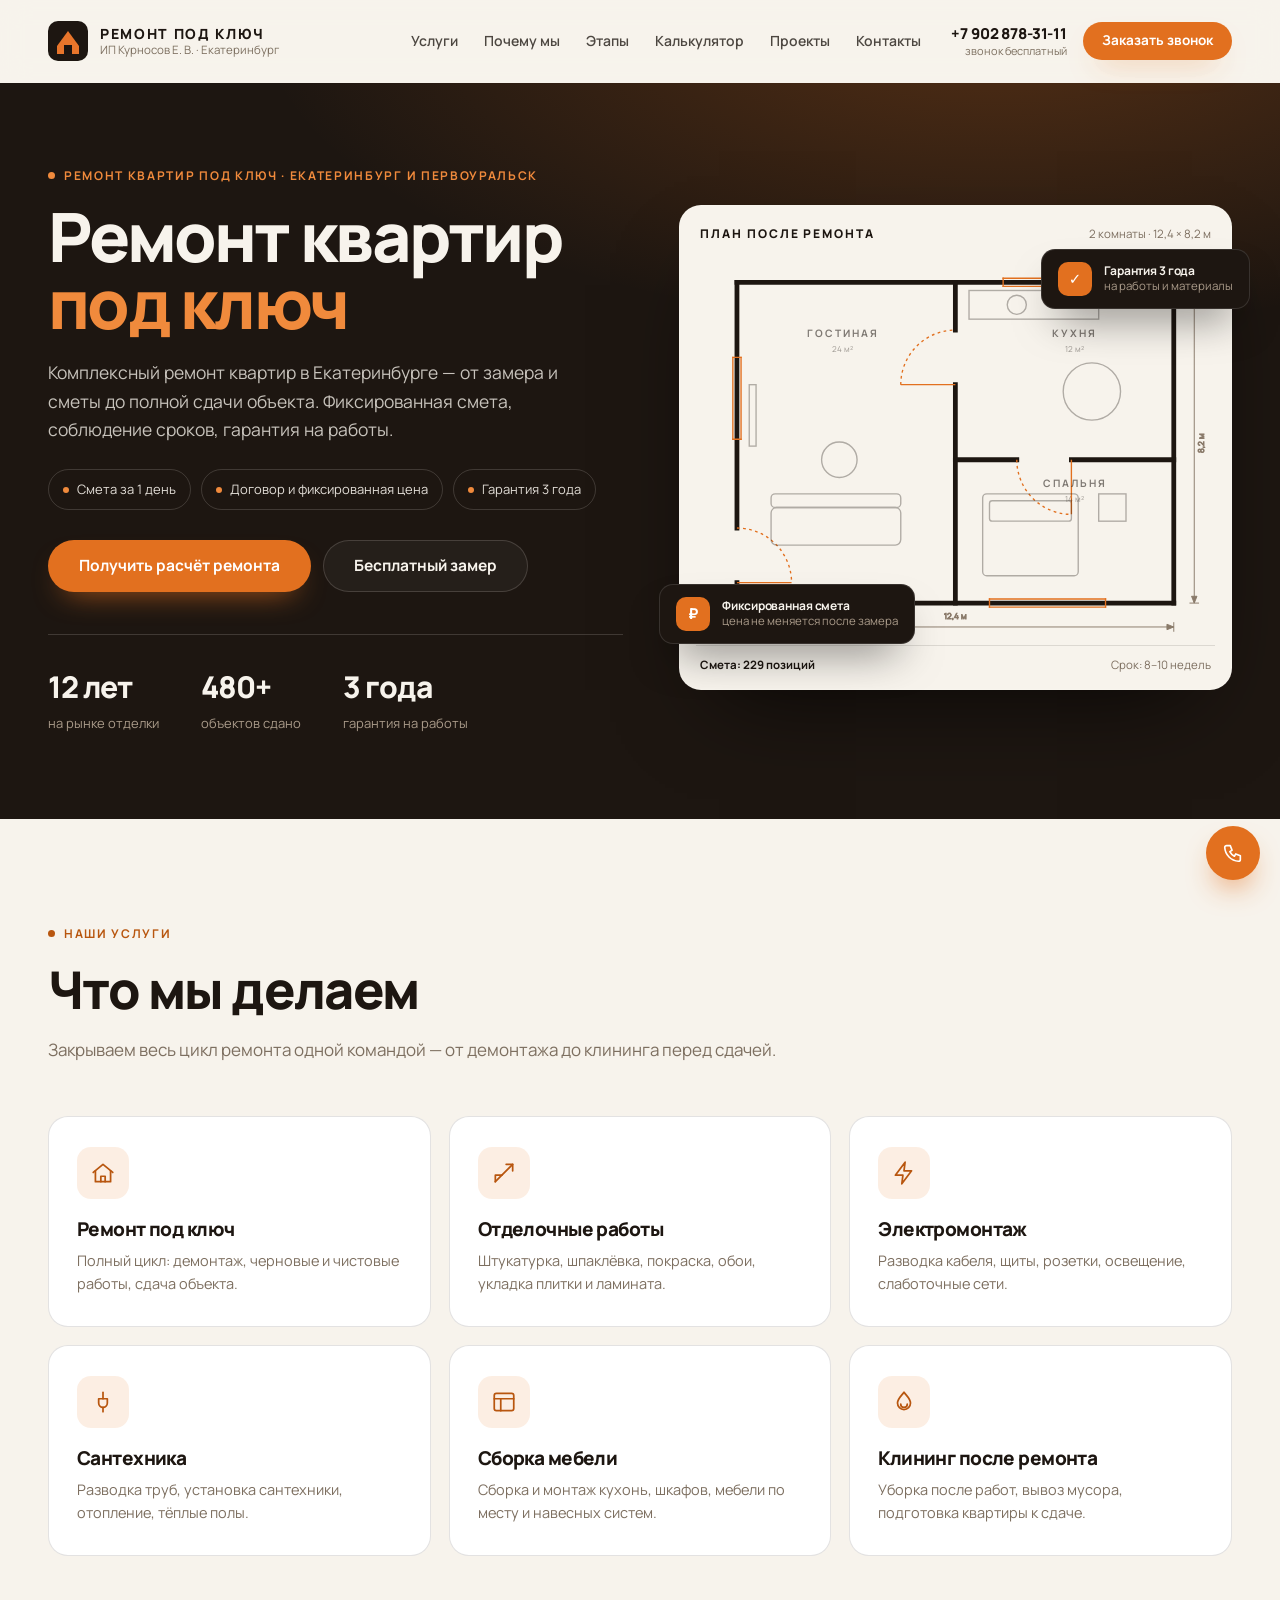
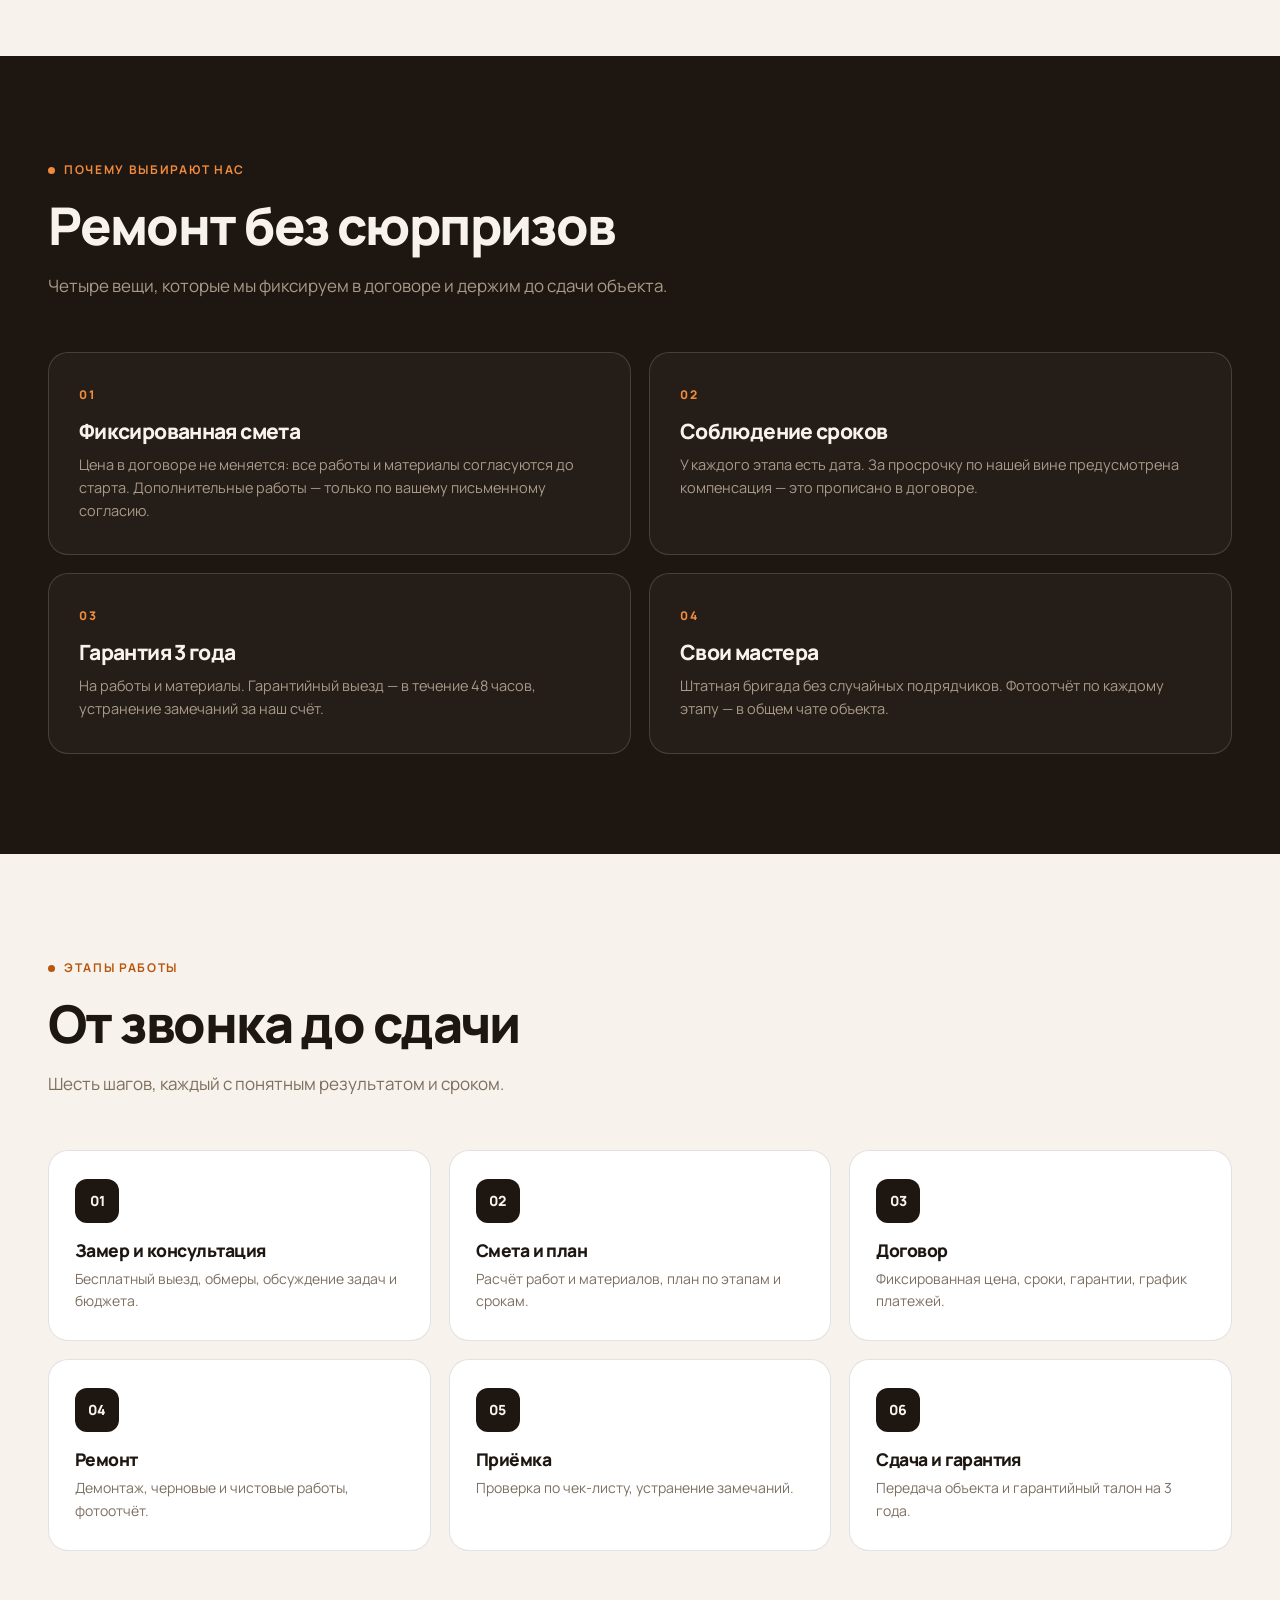
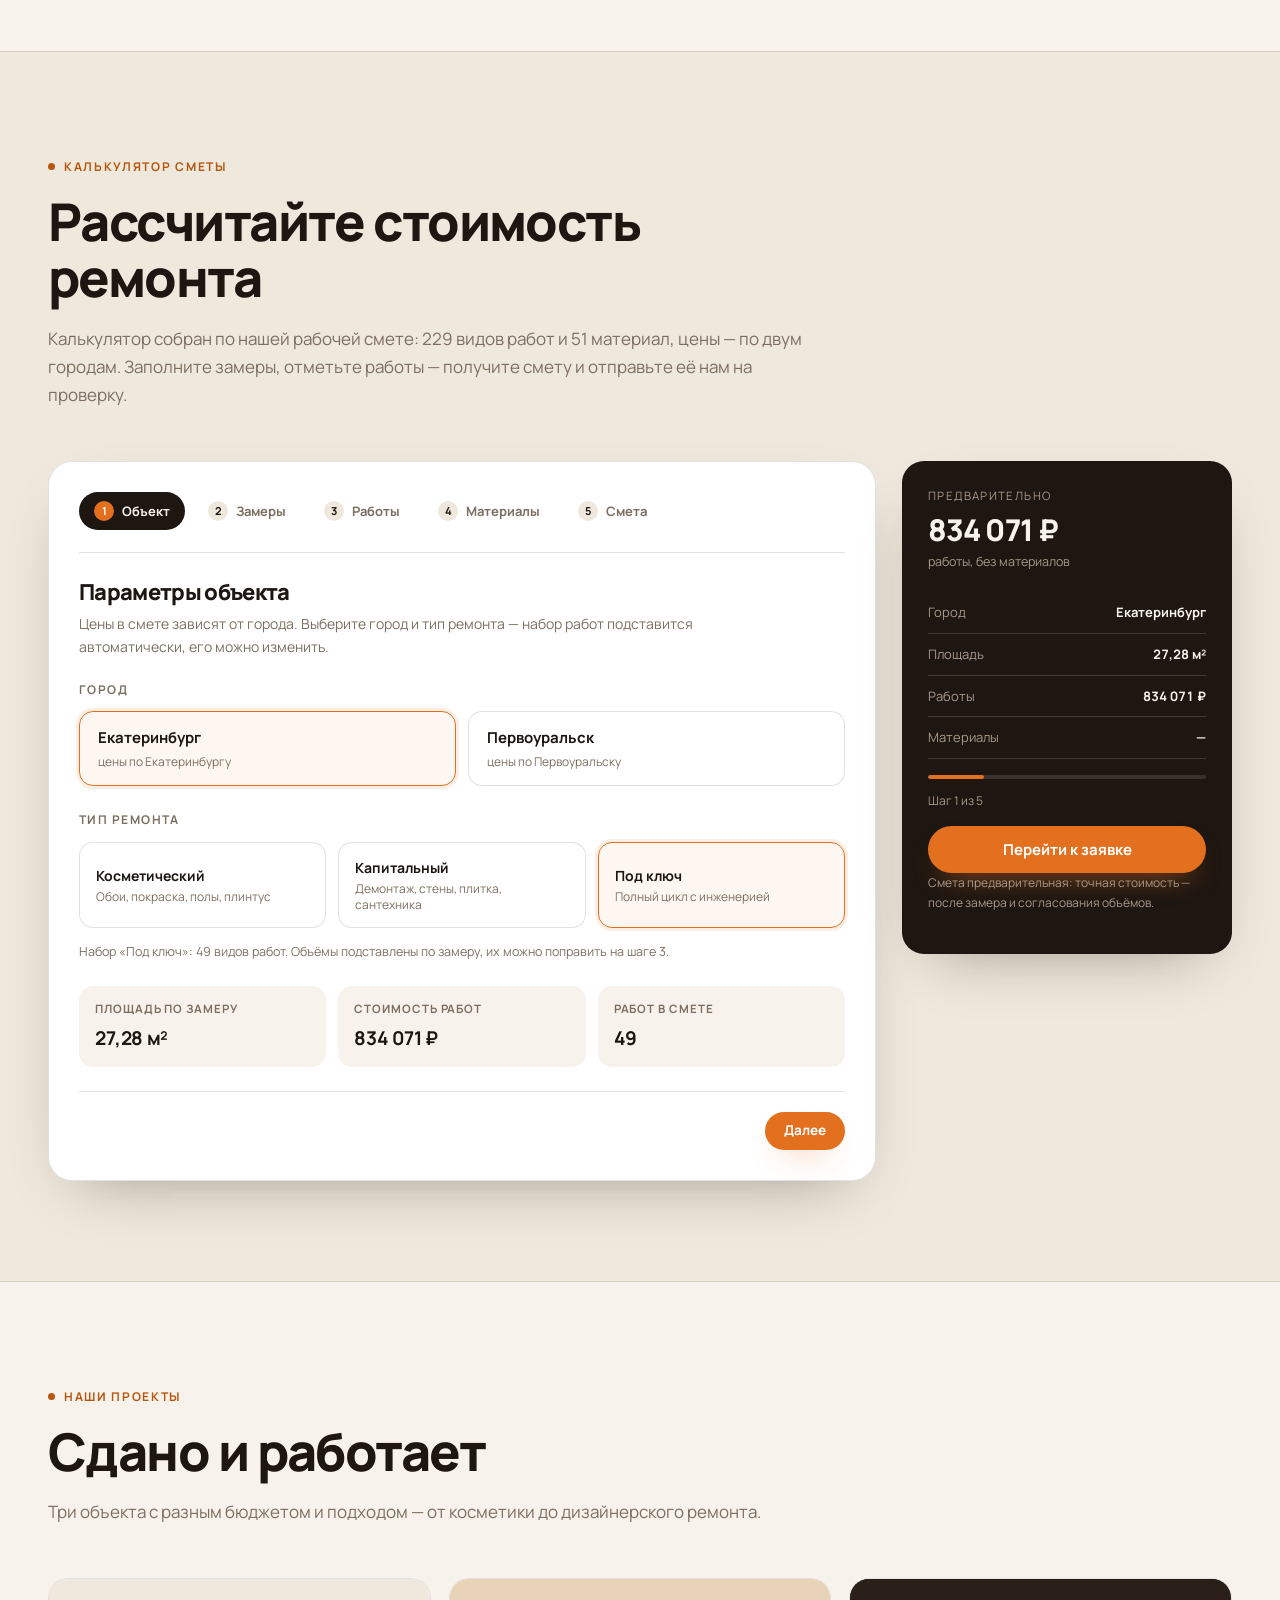
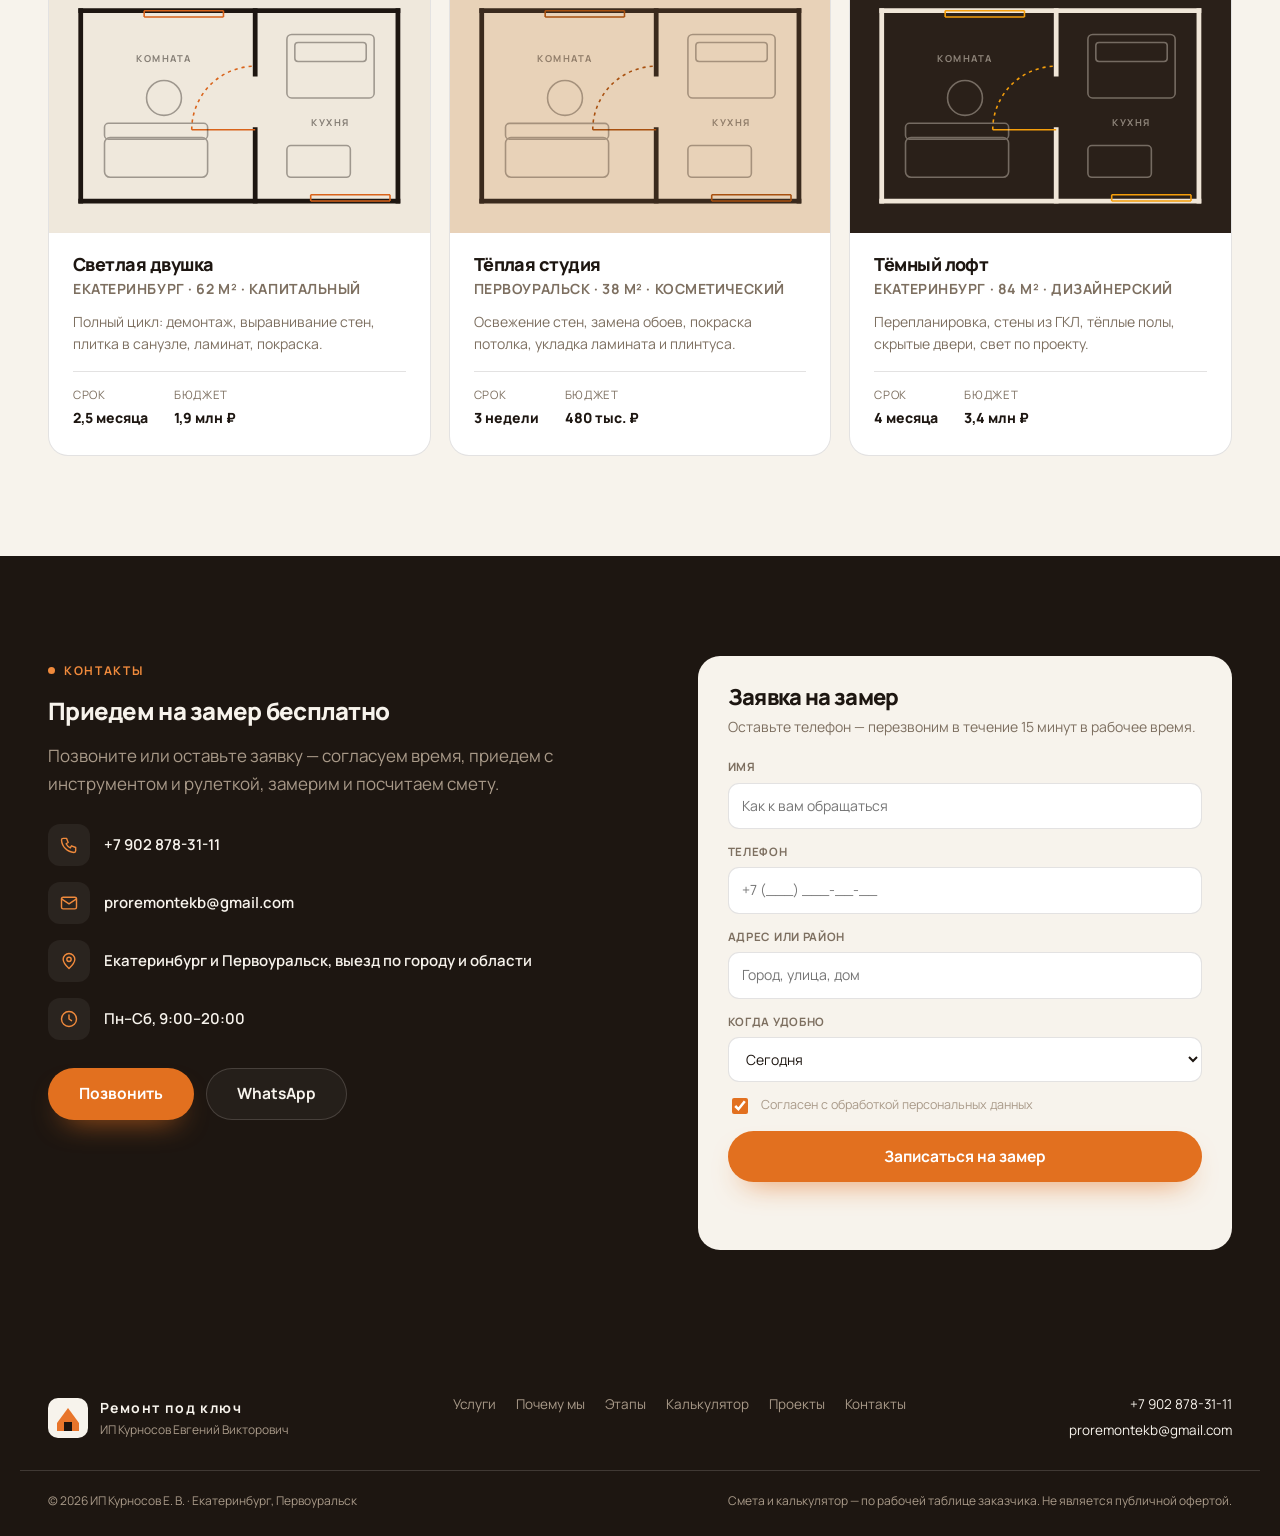
==== index.html @ ff2ef982 "Publish site at repository root (prorepairekb.github.io)" ====
<!doctype html>
<html lang="ru">
<head>
<meta charset="utf-8">
<meta name="viewport" content="width=device-width, initial-scale=1">
<title>Ремонт квартир под ключ в Екатеринбурге и Первоуральске — ИП Курносов Е. В.</title>
<meta name="description" content="Комплексный ремонт квартир под ключ: замер, смета, договор, работы, приёмка. Фиксированная цена, сроки по графику, гарантия 3 года. Онлайн-калькулятор сметы по 229 видам работ.">
<meta name="theme-color" content="#1c1410">
<meta property="og:type" content="website">
<meta property="og:title" content="Ремонт квартир под ключ — Екатеринбург и Первоуральск">
<meta property="og:description" content="От замера и сметы до сдачи объекта. Фиксированная смета, соблюдение сроков, гарантия 3 года. Рассчитайте стоимость ремонта онлайн.">
<meta property="og:locale" content="ru_RU">
<link rel="preconnect" href="https://fonts.googleapis.com">
<link rel="preconnect" href="https://fonts.gstatic.com" crossorigin>
<link href="https://fonts.googleapis.com/css2?family=Manrope:wght@400;500;600;700;800&display=swap" rel="stylesheet">
<link rel="stylesheet" href="assets/css/style.css">
<link rel="icon" href="data:image/svg+xml,%3Csvg xmlns='http://www.w3.org/2000/svg' viewBox='0 0 64 64'%3E%3Crect width='64' height='64' rx='14' fill='%231c1410'/%3E%3Cpath d='M14 40 32 16l18 24v12H14z' fill='%23e8752b'/%3E%3Cpath d='M26 52V38h12v14z' fill='%231c1410'/%3E%3C/svg%3E">
<script type="application/ld+json">
{
  "@context": "https://schema.org",
  "@type": "HomeAndConstructionBusiness",
  "name": "ИП Курносов Евгений Викторович",
  "description": "Ремонт квартир под ключ в Екатеринбурге и Первоуральске",
  "telephone": "+7 902 878-31-11",
  "email": "proremontekb@gmail.com",
  "areaServed": ["Екатеринбург", "Первоуральск"],
  "priceRange": "₽₽"
}
</script>
</head>
<body>

<a class="skip-link" href="#main">Перейти к содержанию</a>

<header class="header" id="header">
  <div class="wrap header__in">
    <a class="logo" href="#top" aria-label="Ремонт квартир под ключ — на главную">
      <span class="logo__mark" aria-hidden="true">
        <svg viewBox="0 0 40 40" width="40" height="40"><rect width="40" height="40" rx="10" fill="currentColor"/><path d="M9 25 20 10l11 15v8H9z" fill="#e8752b"/><path d="M16 33V24h8v9z" fill="#1c1410"/></svg>
      </span>
      <span class="logo__text">
        <strong>РЕМОНТ ПОД КЛЮЧ</strong>
        <small>ИП Курносов Е. В. · Екатеринбург</small>
      </span>
    </a>

    <nav class="nav" id="nav" aria-label="Основная навигация">
      <a href="#services">Услуги</a>
      <a href="#why">Почему мы</a>
      <a href="#stages">Этапы</a>
      <a href="#calculator">Калькулятор</a>
      <a href="#projects">Проекты</a>
      <a href="#contacts">Контакты</a>
    </nav>

    <div class="header__actions">
      <a class="header__phone" href="tel:+79028783111">
        <span>+7 902 878-31-11</span>
        <small>звонок бесплатный</small>
      </a>
      <button class="btn btn--sm btn--orange" type="button" data-open-modal="callback">Заказать звонок</button>
      <button class="burger" type="button" id="burger" aria-label="Меню" aria-expanded="false" aria-controls="nav">
        <span></span><span></span><span></span>
      </button>
    </div>
  </div>
</header>

<main id="main">

  <!-- HERO -->
  <section class="hero" id="top">
    <div class="wrap hero__in">
      <div class="hero__copy">
        <p class="eyebrow"><span class="dot"></span> Ремонт квартир под ключ · Екатеринбург и Первоуральск</p>
        <h1>Ремонт квартир <em>под ключ</em></h1>
        <p class="hero__lead">Комплексный ремонт квартир в Екатеринбурге — от замера и сметы до полной сдачи объекта. Фиксированная смета, соблюдение сроков, гарантия на работы.</p>

        <ul class="hero__chips">
          <li>Смета за 1 день</li>
          <li>Договор и фиксированная цена</li>
          <li>Гарантия 3 года</li>
        </ul>

        <div class="hero__cta">
          <a class="btn btn--orange btn--lg" href="#calculator">Получить расчёт ремонта</a>
          <button class="btn btn--ghost btn--lg" type="button" data-open-modal="measure">Бесплатный замер</button>
        </div>

        <dl class="hero__stats">
          <div><dt>12 лет</dt><dd>на рынке отделки</dd></div>
          <div><dt>480+</dt><dd>объектов сдано</dd></div>
          <div><dt>3 года</dt><dd>гарантия на работы</dd></div>
        </dl>
      </div>

      <div class="hero__art">
        <div class="hero__frame">
          <div class="plan-head">
            <span class="plan-head__label">План после ремонта</span>
            <span class="plan-head__meta">2 комнаты · 12,4 × 8,2 м</span>
          </div>
          <svg viewBox="0 0 760 560" role="img" aria-label="План квартиры после ремонта: гостиная, кухня, спальня, мебель и размеры">
            <g fill="none" stroke="#1d1611" stroke-width="7" stroke-linecap="square">
              <path d="M60 40H700"/>
              <path d="M700 40V510"/>
              <path d="M700 510H60"/>
              <path d="M60 40V400"/>
              <path d="M60 480V510"/>
              <path d="M380 40V110"/>
              <path d="M380 190V510"/>
              <path d="M380 300H470"/>
              <path d="M550 300H700"/>
            </g>

            <!-- окна -->
            <g stroke="#e2701f" stroke-width="2" stroke-linecap="square">
              <path d="M450 34H620M450 46H620"/>
              <path d="M450 34V46M620 34V46"/>
              <path d="M54 150V270M66 150V270"/>
              <path d="M54 150H66M54 270H66"/>
              <path d="M430 504H600M430 516H600"/>
              <path d="M430 504V516M600 504V516"/>
            </g>

            <!-- дверные полотна и ход открывания -->
            <g stroke="#e2701f" stroke-width="2" fill="none">
              <path d="M380 190H300"/>
              <path d="M300 190A80 80 0 0 1 380 110" stroke-dasharray="4 5"/>
              <path d="M550 300V380"/>
              <path d="M470 300A80 80 0 0 0 550 380" stroke-dasharray="4 5"/>
              <path d="M60 480H140"/>
              <path d="M60 400A80 80 0 0 1 140 480" stroke-dasharray="4 5"/>
            </g>

            <!-- мебель -->
            <g fill="none" stroke="#1d1611" stroke-width="2" opacity=".32">
              <rect x="110" y="350" width="190" height="20" rx="6"/>
              <rect x="110" y="370" width="190" height="55" rx="8"/>
              <circle cx="210" cy="300" r="26"/>
              <rect x="78" y="190" width="10" height="90"/>
              <rect x="400" y="52" width="190" height="42"/>
              <circle cx="470" cy="73" r="14"/>
              <circle cx="580" cy="200" r="42"/>
              <rect x="420" y="350" width="140" height="120" rx="6"/>
              <rect x="430" y="360" width="120" height="30" rx="4"/>
              <rect x="590" y="350" width="40" height="40"/>
            </g>

            <!-- подписи помещений -->
            <g fill="#1d1611" font-family="Manrope, Arial, sans-serif" text-anchor="middle">
              <text x="215" y="120" font-size="15" font-weight="700" letter-spacing="3" opacity=".55">ГОСТИНАЯ</text>
              <text x="215" y="142" font-size="12" opacity=".4">24 м²</text>
              <text x="555" y="120" font-size="15" font-weight="700" letter-spacing="3" opacity=".55">КУХНЯ</text>
              <text x="555" y="142" font-size="12" opacity=".4">12 м²</text>
              <text x="555" y="340" font-size="15" font-weight="700" letter-spacing="3" opacity=".55">СПАЛЬНЯ</text>
              <text x="555" y="362" font-size="12" opacity=".4">14 м²</text>
            </g>

            <!-- размеры -->
            <g stroke="#8a7a6a" stroke-width="1.4" fill="#8a7a6a" font-family="Manrope, Arial, sans-serif">
              <path d="M60 545H700"/>
              <path d="M60 538V552M700 538V552"/>
              <path d="M60 545l10-4v8zM700 545l-10-4v8z"/>
              <text x="380" y="534" font-size="12" text-anchor="middle">12,4 м</text>
              <path d="M730 40V510"/>
              <path d="M723 40H737M723 510H737"/>
              <path d="M730 40l-4 10h8zM730 510l-4-10h8z"/>
              <text x="744" y="275" font-size="12" text-anchor="middle" transform="rotate(-90 744 275)">8,2 м</text>
            </g>
          </svg>
          <div class="plan-foot">
            <span>Смета: 229 позиций</span>
            <span>Срок: 8–10 недель</span>
          </div>
        </div>

        <div class="float-card float-card--a">
          <span class="float-card__icon" aria-hidden="true">₽</span>
          <div><strong>Фиксированная смета</strong><small>цена не меняется после замера</small></div>
        </div>
        <div class="float-card float-card--b">
          <span class="float-card__icon" aria-hidden="true">✓</span>
          <div><strong>Гарантия 3 года</strong><small>на работы и материалы</small></div>
        </div>
      </div>
    </div>
  </section>

  <!-- SERVICES -->
  <section class="section" id="services">
    <div class="wrap">
      <div class="section__head">
        <p class="eyebrow eyebrow--dark"><span class="dot"></span> Наши услуги</p>
        <h2>Что мы делаем</h2>
        <p class="section__lead">Закрываем весь цикл ремонта одной командой — от демонтажа до клининга перед сдачей.</p>
      </div>

      <div class="services">
        <article class="service">
          <span class="service__icon" aria-hidden="true">
            <svg viewBox="0 0 24 24" width="26" height="26" fill="none" stroke="currentColor" stroke-width="1.6" stroke-linecap="round" stroke-linejoin="round"><path d="M3 11.5 12 4l9 7.5"/><path d="M5 10v10h14V10"/><path d="M10 20v-5h4v5"/></svg>
          </span>
          <h3>Ремонт под ключ</h3>
          <p>Полный цикл: демонтаж, черновые и чистовые работы, сдача объекта.</p>
        </article>
        <article class="service">
          <span class="service__icon" aria-hidden="true">
            <svg viewBox="0 0 24 24" width="26" height="26" fill="none" stroke="currentColor" stroke-width="1.6" stroke-linecap="round" stroke-linejoin="round"><path d="M4 20 20 4"/><path d="M14 4h6v6"/><path d="M4 20v-6h6"/></svg>
          </span>
          <h3>Отделочные работы</h3>
          <p>Штукатурка, шпаклёвка, покраска, обои, укладка плитки и ламината.</p>
        </article>
        <article class="service">
          <span class="service__icon" aria-hidden="true">
            <svg viewBox="0 0 24 24" width="26" height="26" fill="none" stroke="currentColor" stroke-width="1.6" stroke-linecap="round" stroke-linejoin="round"><path d="M13 2 4 14h7l-1 8 9-12h-7z"/></svg>
          </span>
          <h3>Электромонтаж</h3>
          <p>Разводка кабеля, щиты, розетки, освещение, слаботочные сети.</p>
        </article>
        <article class="service">
          <span class="service__icon" aria-hidden="true">
            <svg viewBox="0 0 24 24" width="26" height="26" fill="none" stroke="currentColor" stroke-width="1.6" stroke-linecap="round" stroke-linejoin="round"><path d="M12 3v6"/><path d="M8 9h8v4a4 4 0 0 1-4 4 4 4 0 0 1-4-4z"/><path d="M12 17v4"/></svg>
          </span>
          <h3>Сантехника</h3>
          <p>Разводка труб, установка сантехники, отопление, тёплые полы.</p>
        </article>
        <article class="service">
          <span class="service__icon" aria-hidden="true">
            <svg viewBox="0 0 24 24" width="26" height="26" fill="none" stroke="currentColor" stroke-width="1.6" stroke-linecap="round" stroke-linejoin="round"><rect x="3" y="4" width="18" height="16" rx="2"/><path d="M3 9h18M9 9v11"/></svg>
          </span>
          <h3>Сборка мебели</h3>
          <p>Сборка и монтаж кухонь, шкафов, мебели по месту и навесных систем.</p>
        </article>
        <article class="service">
          <span class="service__icon" aria-hidden="true">
            <svg viewBox="0 0 24 24" width="26" height="26" fill="none" stroke="currentColor" stroke-width="1.6" stroke-linecap="round" stroke-linejoin="round"><path d="M12 3c3 4 6 6 6 10a6 6 0 0 1-12 0c0-4 3-6 6-10z"/><path d="M9 14a3 3 0 0 0 6 0"/></svg>
          </span>
          <h3>Клининг после ремонта</h3>
          <p>Уборка после работ, вывоз мусора, подготовка квартиры к сдаче.</p>
        </article>
      </div>
    </div>
  </section>

  <!-- WHY -->
  <section class="section section--dark" id="why">
    <div class="wrap">
      <div class="section__head section__head--light">
        <p class="eyebrow"><span class="dot"></span> Почему выбирают нас</p>
        <h2>Ремонт без сюрпризов</h2>
        <p class="section__lead">Четыре вещи, которые мы фиксируем в договоре и держим до сдачи объекта.</p>
      </div>

      <div class="why">
        <article class="why__item">
          <span class="why__num">01</span>
          <h3>Фиксированная смета</h3>
          <p>Цена в договоре не меняется: все работы и материалы согласуются до старта. Дополнительные работы — только по вашему письменному согласию.</p>
        </article>
        <article class="why__item">
          <span class="why__num">02</span>
          <h3>Соблюдение сроков</h3>
          <p>У каждого этапа есть дата. За просрочку по нашей вине предусмотрена компенсация — это прописано в договоре.</p>
        </article>
        <article class="why__item">
          <span class="why__num">03</span>
          <h3>Гарантия 3 года</h3>
          <p>На работы и материалы. Гарантийный выезд — в течение 48 часов, устранение замечаний за наш счёт.</p>
        </article>
        <article class="why__item">
          <span class="why__num">04</span>
          <h3>Свои мастера</h3>
          <p>Штатная бригада без случайных подрядчиков. Фотоотчёт по каждому этапу — в общем чате объекта.</p>
        </article>
      </div>
    </div>
  </section>

  <!-- STAGES -->
  <section class="section" id="stages">
    <div class="wrap">
      <div class="section__head">
        <p class="eyebrow eyebrow--dark"><span class="dot"></span> Этапы работы</p>
        <h2>От звонка до сдачи</h2>
        <p class="section__lead">Шесть шагов, каждый с понятным результатом и сроком.</p>
      </div>

      <ol class="stages">
        <li class="stage">
          <span class="stage__num">01</span>
          <h3>Замер и консультация</h3>
          <p>Бесплатный выезд, обмеры, обсуждение задач и бюджета.</p>
        </li>
        <li class="stage">
          <span class="stage__num">02</span>
          <h3>Смета и план</h3>
          <p>Расчёт работ и материалов, план по этапам и срокам.</p>
        </li>
        <li class="stage">
          <span class="stage__num">03</span>
          <h3>Договор</h3>
          <p>Фиксированная цена, сроки, гарантии, график платежей.</p>
        </li>
        <li class="stage">
          <span class="stage__num">04</span>
          <h3>Ремонт</h3>
          <p>Демонтаж, черновые и чистовые работы, фотоотчёт.</p>
        </li>
        <li class="stage">
          <span class="stage__num">05</span>
          <h3>Приёмка</h3>
          <p>Проверка по чек-листу, устранение замечаний.</p>
        </li>
        <li class="stage">
          <span class="stage__num">06</span>
          <h3>Сдача и гарантия</h3>
          <p>Передача объекта и гарантийный талон на 3 года.</p>
        </li>
      </ol>
    </div>
  </section>

  <!-- CALCULATOR -->
  <section class="section section--calc" id="calculator">
    <div class="wrap">
      <div class="section__head">
        <p class="eyebrow eyebrow--dark"><span class="dot"></span> Калькулятор сметы</p>
        <h2>Рассчитайте стоимость ремонта</h2>
        <p class="section__lead">Калькулятор собран по нашей рабочей смете: 229 видов работ и 51 материал, цены — по двум городам. Заполните замеры, отметьте работы — получите смету и отправьте её нам на проверку.</p>
      </div>

      <div class="calc" id="calc">
        <div class="calc__main">
          <ol class="calc__steps" id="calcSteps" aria-label="Шаги калькулятора">
            <li class="is-active" data-step="1"><span>1</span> Объект</li>
            <li data-step="2"><span>2</span> Замеры</li>
            <li data-step="3"><span>3</span> Работы</li>
            <li data-step="4"><span>4</span> Материалы</li>
            <li data-step="5"><span>5</span> Смета</li>
          </ol>

          <!-- STEP 1 -->
          <div class="calc__panel is-active" data-panel="1">
            <h3 class="calc__title">Параметры объекта</h3>
            <p class="calc__hint">Цены в смете зависят от города. Выберите город и тип ремонта — набор работ подставится автоматически, его можно изменить.</p>

            <fieldset class="field">
              <legend>Город</legend>
              <div class="choice-row" id="cityChoice">
                <label class="choice">
                  <input type="radio" name="city" value="ekb" checked>
                  <span><strong>Екатеринбург</strong><small>цены по Екатеринбургу</small></span>
                </label>
                <label class="choice">
                  <input type="radio" name="city" value="pv">
                  <span><strong>Первоуральск</strong><small>цены по Первоуральску</small></span>
                </label>
              </div>
            </fieldset>

            <fieldset class="field">
              <legend>Тип ремонта</legend>
              <div class="preset-row" id="presetRow">
                <button class="preset" type="button" data-preset="light">
                  <strong>Косметический</strong>
                  <small>Обои, покраска, полы, плинтус</small>
                </button>
                <button class="preset" type="button" data-preset="capital">
                  <strong>Капитальный</strong>
                  <small>Демонтаж, стены, плитка, сантехника</small>
                </button>
                <button class="preset" type="button" data-preset="turnkey">
                  <strong>Под ключ</strong>
                  <small>Полный цикл с инженерией</small>
                </button>
              </div>
              <p class="calc__note" id="presetNote">Набор работ можно скорректировать на шаге 3.</p>
            </fieldset>

            <div class="calc__facts">
              <div><span>Площадь по замеру</span><strong id="factArea">0 м²</strong></div>
              <div><span>Стоимость работ</span><strong id="factCost">0 ₽</strong></div>
              <div><span>Работ в смете</span><strong id="factWorks">0</strong></div>
            </div>
          </div>

          <!-- STEP 2 -->
          <div class="calc__panel" data-panel="2">
            <h3 class="calc__title">Замеры помещений</h3>
            <p class="calc__hint">Длина, ширина и высота — в метрах. Площади дверей и окон — в м². Остальные величины посчитаются сами.</p>

            <div id="rooms"></div>
            <button class="btn btn--outline btn--sm" type="button" id="addRoom">+ Добавить помещение</button>

            <div class="totals" id="measureTotals"></div>
          </div>

          <!-- STEP 3 -->
          <div class="calc__panel" data-panel="3">
            <div class="calc__row">
              <h3 class="calc__title">Работы</h3>
              <label class="search">
                <svg viewBox="0 0 24 24" width="18" height="18" fill="none" stroke="currentColor" stroke-width="1.8" stroke-linecap="round"><circle cx="11" cy="11" r="7"/><path d="m20 20-3.5-3.5"/></svg>
                <input type="search" id="workSearch" placeholder="Поиск работы или кода" autocomplete="off">
              </label>
            </div>
            <p class="calc__hint">Отметьте нужные работы. Объём подставляется из замеров там, где это предусмотрено сметой; иначе укажите его вручную.</p>

            <div class="works" id="works"></div>

            <div class="calc__row calc__row--end">
              <button class="btn btn--ghost btn--sm" type="button" id="clearWorks">Снять все работы</button>
              <span class="calc__count" id="worksCount">Выбрано 0</span>
            </div>
          </div>

          <!-- STEP 4 -->
          <div class="calc__panel" data-panel="4">
            <h3 class="calc__title">Материалы</h3>
            <p class="calc__hint">Количество считается по нормам расхода из сметы: объём работ × норма × слои + запас. Цену за упаковку можно вписать свою — тогда материал попадёт в итог.</p>
            <div id="materials"></div>
            <div class="calc__note" id="matNote">Цены на материалы подставляются при согласовании сметы: в рабочей таблице они не зафиксированы.</div>
          </div>

          <!-- STEP 5 -->
          <div class="calc__panel" data-panel="5">
            <h3 class="calc__title">Смета</h3>
            <div id="estimate"></div>

            <div class="calc__lead">
              <h4>Отправить смету на проверку</h4>
              <p>Пришлём смету в течение рабочего дня, уточним замеры и предложим дату выезда. Это ни к чему не обязывает.</p>
              <form class="form" id="leadForm" novalidate>
                <input type="hidden" name="form" value="Смета из калькулятора">
                <div class="form__row">
                  <label class="field-inline">
                    <span>Имя</span>
                    <input type="text" name="name" autocomplete="name" placeholder="Как к вам обращаться" required>
                  </label>
                  <label class="field-inline">
                    <span>Телефон</span>
                    <input type="tel" name="phone" autocomplete="tel" placeholder="+7 (___) ___-__-__" required>
                  </label>
                </div>
                <label class="field-inline">
                  <span>Комментарий</span>
                  <textarea name="comment" rows="2" placeholder="Адрес, сроки, пожелания"></textarea>
                </label>
                <label class="check">
                  <input type="checkbox" name="consent" required checked>
                  <span>Согласен с обработкой персональных данных</span>
                </label>
                <div class="form__actions">
                  <button class="btn btn--orange btn--lg" type="submit">Отправить смету</button>
                  <button class="btn btn--ghost btn--lg" type="button" data-open-modal="callback">Или заказать звонок</button>
                </div>
                <p class="form-status" id="leadStatus" role="status" aria-live="polite"></p>
              </form>
            </div>
          </div>

          <div class="calc__nav">
            <button class="btn btn--ghost btn--sm" type="button" id="prevStep">← Назад</button>
            <button class="btn btn--orange btn--sm" type="button" id="nextStep">Далее →</button>
          </div>
        </div>

        <aside class="calc__summary" aria-label="Предварительная смета">
          <div class="summary__head">
            <span class="summary__label">Предварительно</span>
            <strong class="summary__total" id="sumTotal">0 ₽</strong>
            <span class="summary__sub" id="sumSub">работы без материалов</span>
          </div>
          <dl class="summary__list">
            <div><dt>Город</dt><dd id="sumCity">Екатеринбург</dd></div>
            <div><dt>Площадь</dt><dd id="sumArea">0 м²</dd></div>
            <div><dt>Работы</dt><dd id="sumWorks">0 ₽</dd></div>
            <div><dt>Материалы</dt><dd id="sumMaterials">—</dd></div>
          </dl>
          <div class="summary__bar" aria-hidden="true"><span id="summaryBar"></span></div>
          <p class="summary__note" id="summaryStep">Шаг 1 из 5</p>
          <button class="btn btn--orange btn--block" type="button" id="toLead">Перейти к заявке</button>
          <p class="summary__note">Смета предварительная: точная стоимость — после замера и согласования объёмов.</p>
        </aside>
      </div>
    </div>
  </section>

  <!-- PROJECTS -->
  <section class="section" id="projects">
    <div class="wrap">
      <div class="section__head">
        <p class="eyebrow eyebrow--dark"><span class="dot"></span> Наши проекты</p>
        <h2>Сдано и работает</h2>
        <p class="section__lead">Три объекта с разным бюджетом и подходом — от косметики до дизайнерского ремонта.</p>
      </div>

      <div class="projects">
        <article class="project">
          <div class="project__art project__art--light" aria-hidden="true"><svg viewBox="0 0 480 320" role="img" aria-hidden="true">
              <rect width="480" height="320" fill="#efe8dc"/>
              <g fill="none" stroke="#1d1611" stroke-width="6" stroke-linecap="square" opacity="1.0">
                <path d="M40 40H440"/>
                <path d="M440 40V280"/>
                <path d="M440 280H40"/>
                <path d="M40 280V40"/>
                <path d="M260 40V120"/>
                <path d="M260 190V280"/>
              </g>
              <g stroke="#d9631a" stroke-width="2" fill="none">
                <path d="M120 40H220M120 48H220M120 40V48M220 40V48"/>
                <path d="M260 190H180"/>
                <path d="M180 190A80 80 0 0 1 260 110" stroke-dasharray="4 5"/>
                <path d="M330 280H430M330 272H430M330 272V280M430 272V280"/>
              </g>
              <g fill="none" stroke="#1d1611" stroke-width="2" opacity=".38">
                <rect x="70" y="200" width="130" height="50" rx="7"/>
                <rect x="70" y="182" width="130" height="20" rx="5"/>
                <circle cx="145" cy="150" r="22"/>
                <rect x="300" y="70" width="110" height="80" rx="6"/>
                <rect x="310" y="80" width="90" height="24" rx="4"/>
                <rect x="300" y="210" width="80" height="40" rx="5"/>
              </g>
              <g fill="#1d1611" font-family="Manrope, Arial, sans-serif" text-anchor="middle" opacity=".5">
                <text x="145" y="105" font-size="12" font-weight="700" letter-spacing="2">КОМНАТА</text>
                <text x="355" y="185" font-size="12" font-weight="700" letter-spacing="2">КУХНЯ</text>
              </g>
            </svg></div>
          <div class="project__body">
            <h3>Светлая двушка</h3>
            <p class="project__meta">Екатеринбург · 62 м² · капитальный</p>
            <p>Полный цикл: демонтаж, выравнивание стен, плитка в санузле, ламинат, покраска.</p>
            <dl class="project__specs">
              <div><dt>Срок</dt><dd>2,5 месяца</dd></div>
              <div><dt>Бюджет</dt><dd>1,9 млн ₽</dd></div>
            </dl>
          </div>
        </article>

        <article class="project">
          <div class="project__art project__art--warm" aria-hidden="true"><svg viewBox="0 0 480 320" role="img" aria-hidden="true">
              <rect width="480" height="320" fill="#e8d2b8"/>
              <g fill="none" stroke="#3a2a1d" stroke-width="6" stroke-linecap="square" opacity="1.0">
                <path d="M40 40H440"/>
                <path d="M440 40V280"/>
                <path d="M440 280H40"/>
                <path d="M40 280V40"/>
                <path d="M260 40V120"/>
                <path d="M260 190V280"/>
              </g>
              <g stroke="#a8500f" stroke-width="2" fill="none">
                <path d="M120 40H220M120 48H220M120 40V48M220 40V48"/>
                <path d="M260 190H180"/>
                <path d="M180 190A80 80 0 0 1 260 110" stroke-dasharray="4 5"/>
                <path d="M330 280H430M330 272H430M330 272V280M430 272V280"/>
              </g>
              <g fill="none" stroke="#3a2a1d" stroke-width="2" opacity=".38">
                <rect x="70" y="200" width="130" height="50" rx="7"/>
                <rect x="70" y="182" width="130" height="20" rx="5"/>
                <circle cx="145" cy="150" r="22"/>
                <rect x="300" y="70" width="110" height="80" rx="6"/>
                <rect x="310" y="80" width="90" height="24" rx="4"/>
                <rect x="300" y="210" width="80" height="40" rx="5"/>
              </g>
              <g fill="#3a2a1d" font-family="Manrope, Arial, sans-serif" text-anchor="middle" opacity=".5">
                <text x="145" y="105" font-size="12" font-weight="700" letter-spacing="2">КОМНАТА</text>
                <text x="355" y="185" font-size="12" font-weight="700" letter-spacing="2">КУХНЯ</text>
              </g>
            </svg></div>
          <div class="project__body">
            <h3>Тёплая студия</h3>
            <p class="project__meta">Первоуральск · 38 м² · косметический</p>
            <p>Освежение стен, замена обоев, покраска потолка, укладка ламината и плинтуса.</p>
            <dl class="project__specs">
              <div><dt>Срок</dt><dd>3 недели</dd></div>
              <div><dt>Бюджет</dt><dd>480 тыс. ₽</dd></div>
            </dl>
          </div>
        </article>

        <article class="project">
          <div class="project__art project__art--dark" aria-hidden="true"><svg viewBox="0 0 480 320" role="img" aria-hidden="true">
              <rect width="480" height="320" fill="#2a2019"/>
              <g fill="none" stroke="#f0e6d8" stroke-width="6" stroke-linecap="square" opacity="1.0">
                <path d="M40 40H440"/>
                <path d="M440 40V280"/>
                <path d="M440 280H40"/>
                <path d="M40 280V40"/>
                <path d="M260 40V120"/>
                <path d="M260 190V280"/>
              </g>
              <g stroke="#f59e0b" stroke-width="2" fill="none">
                <path d="M120 40H220M120 48H220M120 40V48M220 40V48"/>
                <path d="M260 190H180"/>
                <path d="M180 190A80 80 0 0 1 260 110" stroke-dasharray="4 5"/>
                <path d="M330 280H430M330 272H430M330 272V280M430 272V280"/>
              </g>
              <g fill="none" stroke="#f0e6d8" stroke-width="2" opacity=".38">
                <rect x="70" y="200" width="130" height="50" rx="7"/>
                <rect x="70" y="182" width="130" height="20" rx="5"/>
                <circle cx="145" cy="150" r="22"/>
                <rect x="300" y="70" width="110" height="80" rx="6"/>
                <rect x="310" y="80" width="90" height="24" rx="4"/>
                <rect x="300" y="210" width="80" height="40" rx="5"/>
              </g>
              <g fill="#f0e6d8" font-family="Manrope, Arial, sans-serif" text-anchor="middle" opacity=".5">
                <text x="145" y="105" font-size="12" font-weight="700" letter-spacing="2">КОМНАТА</text>
                <text x="355" y="185" font-size="12" font-weight="700" letter-spacing="2">КУХНЯ</text>
              </g>
            </svg></div>
          <div class="project__body">
            <h3>Тёмный лофт</h3>
            <p class="project__meta">Екатеринбург · 84 м² · дизайнерский</p>
            <p>Перепланировка, стены из ГКЛ, тёплые полы, скрытые двери, свет по проекту.</p>
            <dl class="project__specs">
              <div><dt>Срок</dt><dd>4 месяца</dd></div>
              <div><dt>Бюджет</dt><dd>3,4 млн ₽</dd></div>
            </dl>
          </div>
        </article>
      </div>
    </div>
  </section>

  <!-- CONTACTS -->
  <section class="section section--dark" id="contacts">
    <div class="wrap contacts">
      <div class="contacts__copy">
        <p class="eyebrow"><span class="dot"></span> Контакты</p>
        <h2>Приедем на замер бесплатно</h2>
        <p class="section__lead">Позвоните или оставьте заявку — согласуем время, приедем с инструментом и рулеткой, замерим и посчитаем смету.</p>

        <ul class="contacts__list">
          <li>
            <span class="contacts__icon" aria-hidden="true">
              <svg viewBox="0 0 24 24" width="20" height="20" fill="none" stroke="currentColor" stroke-width="1.7" stroke-linecap="round" stroke-linejoin="round"><path d="M5 4h4l2 5-2.5 1.5a12 12 0 0 0 5 5L15 13l5 2v4a2 2 0 0 1-2 2A16 16 0 0 1 3 6a2 2 0 0 1 2-2z"/></svg>
            </span>
            <a href="tel:+79028783111">+7 902 878-31-11</a>
          </li>
          <li>
            <span class="contacts__icon" aria-hidden="true">
              <svg viewBox="0 0 24 24" width="20" height="20" fill="none" stroke="currentColor" stroke-width="1.7" stroke-linecap="round" stroke-linejoin="round"><rect x="3" y="5" width="18" height="14" rx="2"/><path d="m3 7 9 6 9-6"/></svg>
            </span>
            <a href="mailto:proremontekb@gmail.com">proremontekb@gmail.com</a>
          </li>
          <li>
            <span class="contacts__icon" aria-hidden="true">
              <svg viewBox="0 0 24 24" width="20" height="20" fill="none" stroke="currentColor" stroke-width="1.7" stroke-linecap="round" stroke-linejoin="round"><path d="M12 21s7-6.2 7-11a7 7 0 1 0-14 0c0 4.8 7 11 7 11z"/><circle cx="12" cy="10" r="2.6"/></svg>
            </span>
            <span>Екатеринбург и Первоуральск, выезд по городу и области</span>
          </li>
          <li>
            <span class="contacts__icon" aria-hidden="true">
              <svg viewBox="0 0 24 24" width="20" height="20" fill="none" stroke="currentColor" stroke-width="1.7" stroke-linecap="round" stroke-linejoin="round"><circle cx="12" cy="12" r="9"/><path d="M12 7v5l3 2"/></svg>
            </span>
            <span>Пн–Сб, 9:00–20:00</span>
          </li>
        </ul>

        <div class="contacts__actions">
          <a class="btn btn--orange btn--lg" href="tel:+79028783111">Позвонить</a>
          <a class="btn btn--ghost btn--lg" href="https://wa.me/79028783111" target="_blank" rel="noopener">WhatsApp</a>
        </div>
      </div>

      <div class="contacts__form">
        <h3>Заявка на замер</h3>
        <p>Оставьте телефон — перезвоним в течение 15 минут в рабочее время.</p>
        <form class="form" id="measureForm" novalidate>
          <input type="hidden" name="form" value="Заявка на замер">
          <label class="field-inline">
            <span>Имя</span>
            <input type="text" name="name" autocomplete="name" placeholder="Как к вам обращаться" required>
          </label>
          <label class="field-inline">
            <span>Телефон</span>
            <input type="tel" name="phone" autocomplete="tel" placeholder="+7 (___) ___-__-__" required>
          </label>
          <label class="field-inline">
            <span>Адрес или район</span>
            <input type="text" name="address" placeholder="Город, улица, дом">
          </label>
          <label class="field-inline">
            <span>Когда удобно</span>
            <select name="when">
              <option>Сегодня</option>
              <option>Завтра</option>
              <option>В течение недели</option>
              <option>Только консультация по телефону</option>
            </select>
          </label>
          <label class="check">
            <input type="checkbox" name="consent" required checked>
            <span>Согласен с обработкой персональных данных</span>
          </label>
          <button class="btn btn--orange btn--block btn--lg" type="submit">Записаться на замер</button>
          <p class="form-status" id="measureStatus" role="status" aria-live="polite"></p>
        </form>
      </div>
    </div>
  </section>

</main>

<footer class="footer">
  <div class="wrap footer__in">
    <div class="footer__brand">
      <span class="logo__mark" aria-hidden="true">
        <svg viewBox="0 0 40 40" width="36" height="36"><rect width="40" height="40" rx="10" fill="currentColor"/><path d="M9 25 20 10l11 15v8H9z" fill="#e8752b"/><path d="M16 33V24h8v9z" fill="#1c1410"/></svg>
      </span>
      <div>
        <strong>Ремонт под ключ</strong>
        <small>ИП Курносов Евгений Викторович</small>
      </div>
    </div>
    <nav class="footer__nav" aria-label="Навигация в подвале">
      <a href="#services">Услуги</a>
      <a href="#why">Почему мы</a>
      <a href="#stages">Этапы</a>
      <a href="#calculator">Калькулятор</a>
      <a href="#projects">Проекты</a>
      <a href="#contacts">Контакты</a>
    </nav>
    <div class="footer__contacts">
      <a href="tel:+79028783111">+7 902 878-31-11</a>
      <a href="mailto:proremontekb@gmail.com">proremontekb@gmail.com</a>
    </div>
  </div>
  <div class="wrap footer__bottom">
    <span>© <span id="year">2026</span> ИП Курносов Е. В. · Екатеринбург, Первоуральск</span>
    <span>Смета и калькулятор — по рабочей таблице заказчика. Не является публичной офертой.</span>
  </div>
</footer>

<!-- MODAL -->
<div class="modal" id="modal" aria-hidden="true">
  <div class="modal__backdrop" data-close-modal></div>
  <div class="modal__box" role="dialog" aria-modal="true" aria-labelledby="modalTitle">
    <button class="modal__close" type="button" data-close-modal aria-label="Закрыть">×</button>
    <h3 id="modalTitle">Заказать звонок</h3>
    <p id="modalLead">Перезвоним в течение 15 минут в рабочее время и ответим на вопросы по ремонту.</p>
    <form class="form" id="callbackForm" novalidate>
      <input type="hidden" name="form" value="Заказ звонка">
      <label class="field-inline">
        <span>Имя</span>
        <input type="text" name="name" autocomplete="name" placeholder="Как к вам обращаться" required>
      </label>
      <label class="field-inline">
        <span>Телефон</span>
        <input type="tel" name="phone" autocomplete="tel" placeholder="+7 (___) ___-__-__" required>
      </label>
      <label class="field-inline">
        <span>Удобное время</span>
        <select name="when">
          <option>Сейчас</option>
          <option>Через час</option>
          <option>Вечером</option>
          <option>Завтра</option>
        </select>
      </label>
      <label class="check">
        <input type="checkbox" name="consent" required checked>
        <span>Согласен с обработкой персональных данных</span>
      </label>
      <button class="btn btn--orange btn--block btn--lg" type="submit">Жду звонка</button>
      <p class="form-status" id="callbackStatus" role="status" aria-live="polite"></p>
    </form>
  </div>
</div>

<a class="call-fab" href="tel:+79028783111" aria-label="Позвонить">
  <svg viewBox="0 0 24 24" width="22" height="22" fill="none" stroke="currentColor" stroke-width="1.8" stroke-linecap="round" stroke-linejoin="round"><path d="M5 4h4l2 5-2.5 1.5a12 12 0 0 0 5 5L15 13l5 2v4a2 2 0 0 1-2 2A16 16 0 0 1 3 6a2 2 0 0 1 2-2z"/></svg>
</a>

<script src="assets/js/data.js"></script>
<script src="assets/js/app.js"></script>
</body>
</html>
---- assets/css/style.css ----
/* =========================================================
   Ремонт под ключ — стили сайта
   Палитра: тёмный шоколад, крем, оранжевый акцент
   ========================================================= */

:root{
  --ink:#1d1611;
  --ink-2:#2a2019;
  --cream:#f7f3ec;
  --cream-2:#efe8dc;
  --cream-3:#e3d9c9;
  --orange:#e2701f;
  --orange-2:#f08a3c;
  --orange-3:#b8560f;
  --muted:#7d6f60;
  --muted-2:#a99a89;
  --line:rgba(29,22,17,.12);
  --line-light:rgba(247,243,236,.16);
  --radius:20px;
  --radius-sm:12px;
  --shadow:0 24px 60px -32px rgba(29,22,17,.45);
  --wrap:1240px;
}

*,*::before,*::after{box-sizing:border-box}
html{scroll-behavior:smooth}
body{
  margin:0;background:var(--cream);color:var(--ink);
  font-family:"Manrope","Segoe UI",system-ui,-apple-system,sans-serif;
  font-size:16px;line-height:1.6;-webkit-font-smoothing:antialiased;
}
img,svg{display:block;max-width:100%}
a{color:inherit;text-decoration:none}
button{font:inherit;color:inherit;background:none;border:0;padding:0;cursor:pointer}
fieldset{border:0;padding:0;margin:0;min-width:0}
legend{padding:0}
ul,ol,dl,dd{margin:0;padding:0;list-style:none}
p{margin:0}
h1,h2,h3,h4{margin:0;font-weight:800;line-height:1.08;letter-spacing:-.03em}
input,select,textarea{font:inherit;color:inherit}

.wrap{width:100%;max-width:var(--wrap);margin:0 auto;padding:0 28px}
.skip-link{position:absolute;left:-9999px;top:0;background:var(--ink);color:#fff;padding:10px 16px;z-index:100}
.skip-link:focus{left:0}

/* ---------- типографика ---------- */
.eyebrow{
  display:inline-flex;align-items:center;gap:9px;margin:0 0 18px;
  font-size:12px;font-weight:700;letter-spacing:.14em;text-transform:uppercase;color:var(--orange-2);
}
.eyebrow .dot{width:7px;height:7px;border-radius:50%;background:currentColor;flex:none}
.eyebrow--dark{color:var(--orange-3)}
.section{padding:100px 0;position:relative}
.section--dark{background:var(--ink);color:var(--cream)}
.section--calc{background:var(--cream-2);border-top:1px solid var(--line);border-bottom:1px solid var(--line)}
.section__head{max-width:760px;margin-bottom:52px}
.section__head--light{color:var(--cream)}
.section__head h2{font-size:clamp(30px,4.2vw,52px)}
.section__lead{margin-top:18px;font-size:17px;line-height:1.65;color:var(--muted)}
.section--dark .section__lead{color:var(--muted-2)}
section[id],#top{scroll-margin-top:96px}

/* ---------- кнопки ---------- */
.btn{
  display:inline-flex;align-items:center;justify-content:center;gap:10px;
  border-radius:999px;padding:15px 26px;font-weight:700;font-size:15px;line-height:1;
  border:1px solid transparent;cursor:pointer;transition:transform .18s ease,background .18s ease,color .18s ease,border-color .18s ease,box-shadow .18s ease;
  text-align:center;
}
.btn:hover{transform:translateY(-1px)}
.btn:active{transform:none}
.btn--orange{background:var(--orange);color:#fff;box-shadow:0 14px 30px -16px rgba(226,112,31,.9)}
.btn--orange:hover{background:var(--orange-2)}
.btn--ghost{border-color:var(--line-light);color:var(--cream);background:rgba(255,255,255,.04)}
.btn--ghost:hover{background:rgba(255,255,255,.1)}
.btn--outline{border-color:var(--line);color:var(--ink);background:#fff}
.btn--outline:hover{border-color:var(--ink)}
.btn--lg{padding:17px 30px;font-size:15.5px}
.btn--sm{padding:11px 18px;font-size:13.5px}
.btn--block{width:100%}

/* ---------- хедер ---------- */
.header{position:sticky;top:0;z-index:60;background:rgba(247,243,236,.92);backdrop-filter:blur(14px);border-bottom:1px solid transparent;transition:border-color .2s,box-shadow .2s}
.header.is-stuck{border-bottom-color:var(--line);box-shadow:0 12px 30px -24px rgba(29,22,17,.5)}
.header__in{display:flex;align-items:center;gap:30px;height:82px}
.logo{display:flex;align-items:center;gap:12px;flex:none}
.logo__mark{color:var(--ink);flex:none}
.logo__mark svg{width:40px;height:40px}
.logo__text{display:flex;flex-direction:column;line-height:1.2}
.logo__text strong{font-size:14px;letter-spacing:.12em;font-weight:800}
.logo__text small{font-size:11.5px;color:var(--muted)}
.nav{display:flex;align-items:center;gap:26px;margin-left:auto}
.nav a{font-size:14px;font-weight:600;color:var(--ink);opacity:.78;position:relative;padding:4px 0}
.nav a::after{content:"";position:absolute;left:0;right:0;bottom:-2px;height:2px;background:var(--orange);transform:scaleX(0);transform-origin:left;transition:transform .2s}
.nav a:hover{opacity:1}
.nav a:hover::after{transform:scaleX(1)}
.header__actions{display:flex;align-items:center;gap:16px;flex:none}
.header__phone{display:flex;flex-direction:column;line-height:1.25;text-align:right}
.header__phone span{font-weight:800;font-size:15px;letter-spacing:-.01em}
.header__phone small{font-size:11px;color:var(--muted)}
.burger{display:none;width:42px;height:42px;border:1px solid var(--line);border-radius:12px;flex-direction:column;align-items:center;justify-content:center;gap:5px}
.burger span{display:block;width:18px;height:2px;background:var(--ink);transition:transform .2s,opacity .2s}
.burger[aria-expanded="true"] span:nth-child(1){transform:translateY(7px) rotate(45deg)}
.burger[aria-expanded="true"] span:nth-child(2){opacity:0}
.burger[aria-expanded="true"] span:nth-child(3){transform:translateY(-7px) rotate(-45deg)}

/* ---------- герой ---------- */
.hero{background:var(--ink);color:var(--cream);overflow:hidden;position:relative}
.hero::before{content:"";position:absolute;inset:0;background:radial-gradient(1200px 520px at 78% -10%,rgba(226,112,31,.28),transparent 62%);pointer-events:none}
.hero__in{position:relative;display:grid;grid-template-columns:1.02fr .98fr;gap:56px;align-items:center;padding-top:78px;padding-bottom:86px}
.hero__copy{max-width:620px}
.hero h1{font-size:clamp(38px,5.6vw,68px);line-height:.98;letter-spacing:-.04em;margin:0 0 22px}
.hero h1 em{font-style:normal;color:var(--orange-2)}
.hero__lead{font-size:17.5px;line-height:1.62;color:rgba(247,243,236,.78);max-width:540px}
.hero__chips{display:flex;flex-wrap:wrap;gap:10px;margin:26px 0 30px}
.hero__chips li{display:inline-flex;align-items:center;gap:8px;padding:9px 14px;border:1px solid var(--line-light);border-radius:999px;font-size:13px;color:rgba(247,243,236,.9)}
.hero__chips li::before{content:"";width:6px;height:6px;border-radius:50%;background:var(--orange-2)}
.hero__cta{display:flex;flex-wrap:wrap;gap:12px}
.hero__stats{display:flex;flex-wrap:wrap;gap:42px;margin-top:42px;padding-top:28px;border-top:1px solid var(--line-light)}
.hero__stats dt{font-size:30px;font-weight:800;letter-spacing:-.03em;color:var(--cream)}
.hero__stats dd{font-size:13px;color:var(--muted-2);margin-top:2px}
.hero__art{position:relative}
.hero__frame{background:var(--cream);border-radius:22px;padding:16px 16px 12px;box-shadow:0 40px 90px -40px rgba(0,0,0,.75);border:1px solid rgba(255,255,255,.12);color:var(--ink)}
.hero__frame svg{width:100%;height:auto;display:block;border-radius:12px}
.plan-head{display:flex;align-items:baseline;justify-content:space-between;gap:12px;padding:2px 4px 12px}
.plan-head__label{font-size:12px;font-weight:800;letter-spacing:.16em;text-transform:uppercase;color:var(--ink)}
.plan-head__meta{font-size:11.5px;color:var(--muted);white-space:nowrap}
.plan-foot{display:flex;align-items:baseline;justify-content:space-between;gap:12px;padding:10px 4px 2px;border-top:1px solid rgba(29,22,17,.12);margin-top:8px;font-size:11.5px;color:var(--muted)}
.plan-foot span:first-child{font-weight:700;color:var(--ink)}
.float-card{position:absolute;display:flex;align-items:center;gap:12px;padding:12px 16px;border-radius:14px;background:var(--ink);color:var(--cream);box-shadow:0 22px 44px -18px rgba(0,0,0,.65);font-size:12px;line-height:1.3;border:1px solid rgba(255,255,255,.12)}
.float-card strong{font-weight:700;letter-spacing:-.01em}
.float-card small{display:block;color:var(--muted-2);font-size:11.5px}
.float-card__icon{width:34px;height:34px;border-radius:10px;background:var(--orange);color:#fff;display:flex;align-items:center;justify-content:center;font-weight:800;font-size:15px;flex:none}
.float-card--a{left:-20px;bottom:46px}
.float-card--b{right:-18px;top:44px}

/* ---------- услуги ---------- */
.services{display:grid;grid-template-columns:repeat(3,1fr);gap:18px}
.service{background:#fff;border:1px solid var(--line);border-radius:var(--radius);padding:30px 28px;transition:transform .2s,box-shadow .2s}
.service:hover{transform:translateY(-3px);box-shadow:var(--shadow)}
.service__icon{display:flex;align-items:center;justify-content:center;width:52px;height:52px;border-radius:14px;background:rgba(226,112,31,.12);color:var(--orange-3);margin-bottom:20px}
.service h3{font-size:19px;margin-bottom:10px}
.service p{font-size:14.5px;color:var(--muted)}

/* ---------- почему ---------- */
.why{display:grid;grid-template-columns:1fr 1fr;gap:18px}
.why__item{position:relative;border:1px solid var(--line-light);border-radius:var(--radius);padding:32px 30px;background:rgba(255,255,255,.03)}
.why__num{display:block;font-size:12px;font-weight:800;letter-spacing:.16em;color:var(--orange-2);margin-bottom:16px}
.why__item h3{font-size:21px;margin-bottom:10px}
.why__item p{font-size:14.5px;color:var(--muted-2)}

/* ---------- этапы ---------- */
.stages{display:grid;grid-template-columns:repeat(3,1fr);gap:18px;counter-reset:stage}
.stage{position:relative;background:#fff;border:1px solid var(--line);border-radius:var(--radius);padding:28px 26px}
.stage__num{display:inline-flex;align-items:center;justify-content:center;width:44px;height:44px;border-radius:12px;background:var(--ink);color:var(--cream);font-weight:800;font-size:14px;margin-bottom:18px}
.stage h3{font-size:17.5px;margin-bottom:8px}
.stage p{font-size:14px;color:var(--muted)}

/* ---------- калькулятор ---------- */
.calc{display:grid;grid-template-columns:minmax(0,1fr) 330px;gap:26px;align-items:start}
.calc__main{background:#fff;border:1px solid var(--line);border-radius:24px;padding:30px;box-shadow:var(--shadow)}
.calc__steps{display:flex;flex-wrap:wrap;gap:8px;margin-bottom:28px;padding-bottom:22px;border-bottom:1px solid var(--line)}
.calc__steps li{display:inline-flex;align-items:center;gap:8px;padding:8px 14px;border-radius:999px;font-size:13px;font-weight:700;color:var(--muted);cursor:pointer;transition:.2s;border:1px solid transparent}
.calc__steps li span{display:inline-flex;align-items:center;justify-content:center;width:20px;height:20px;border-radius:50%;background:var(--cream-2);font-size:11px;color:var(--ink)}
.calc__steps li:hover{background:var(--cream)}
.calc__steps li.is-active{background:var(--ink);color:var(--cream)}
.calc__steps li.is-active span{background:var(--orange);color:#fff}
.calc__steps li.is-done{color:var(--ink)}
.calc__steps li.is-done span{background:rgba(226,112,31,.16);color:var(--orange-3)}
.calc__panel{display:none}
.calc__panel.is-active{display:block;animation:fade .25s ease}
@keyframes fade{from{opacity:0;transform:translateY(4px)}to{opacity:1;transform:none}}
.calc__title{font-size:22px;margin-bottom:8px}
.calc__hint{font-size:14px;color:var(--muted);margin-bottom:22px;max-width:640px}
.calc__note{font-size:12.5px;color:var(--muted);margin-top:14px}
.calc__row{display:flex;align-items:center;justify-content:space-between;gap:16px;flex-wrap:wrap}
.calc__row--end{margin-top:18px;padding-top:16px;border-top:1px solid var(--line)}
.calc__count{font-size:13px;font-weight:700;color:var(--muted)}
.calc__nav{display:flex;justify-content:space-between;gap:12px;margin-top:24px;padding-top:20px;border-top:1px solid var(--line)}

.field{margin-bottom:24px}
.field legend{display:block;font-size:12px;font-weight:700;letter-spacing:.12em;text-transform:uppercase;color:var(--muted);margin-bottom:12px}
.choice-row{display:grid;grid-template-columns:1fr 1fr;gap:12px}
.choice{position:relative;cursor:pointer}
.choice input{position:absolute;opacity:0;inset:0;cursor:pointer}
.choice span{display:block;border:1px solid var(--line);border-radius:14px;padding:14px 18px;transition:.2s;background:#fff}
.choice strong{display:block;font-size:15px}
.choice small{display:block;font-size:12px;color:var(--muted);margin-top:2px}
.choice input:checked + span{border-color:var(--orange);background:rgba(226,112,31,.06);box-shadow:0 0 0 3px rgba(226,112,31,.12)}
.choice input:focus-visible + span{outline:2px solid var(--orange);outline-offset:2px}

.preset-row{display:grid;grid-template-columns:repeat(3,1fr);gap:12px}
.preset{text-align:left;border:1px solid var(--line);border-radius:14px;padding:14px 16px;background:#fff;transition:.2s;cursor:pointer}
.preset strong{display:block;font-size:14px;margin-bottom:2px}
.preset small{display:block;font-size:12px;color:var(--muted);line-height:1.35}
.preset:hover{border-color:var(--ink)}
.preset.is-active{border-color:var(--orange);background:rgba(226,112,31,.06);box-shadow:0 0 0 3px rgba(226,112,31,.12)}

.calc__facts{display:grid;grid-template-columns:repeat(3,1fr);gap:12px;margin-top:6px}
.calc__facts div{background:var(--cream);border-radius:14px;padding:14px 16px}
.calc__facts span{display:block;font-size:11.5px;font-weight:700;letter-spacing:.08em;text-transform:uppercase;color:var(--muted);margin-bottom:4px}
.calc__facts strong{font-size:19px;letter-spacing:-.02em}

/* замер */
.room{border:1px solid var(--line);border-radius:16px;padding:18px;margin-bottom:14px;background:var(--cream)}
.room__head{display:flex;align-items:center;justify-content:space-between;margin-bottom:14px}
.room__head strong{font-size:14px}
.room__del{font-size:12px;font-weight:700;color:var(--muted);border-bottom:1px solid transparent}
.room__del:hover{color:var(--orange-3);border-bottom-color:currentColor}
.room__grid{display:grid;grid-template-columns:repeat(4,1fr);gap:12px}
.field-inline{display:block;min-width:0}
.field-inline>span{display:block;font-size:11.5px;font-weight:700;letter-spacing:.06em;text-transform:uppercase;color:var(--muted);margin-bottom:6px}
.field-inline input,.field-inline select,.field-inline textarea{width:100%;border:1px solid var(--line);border-radius:11px;padding:11px 13px;background:#fff;font-size:14px;transition:border-color .2s,box-shadow .2s}
.field-inline input:focus,.field-inline select:focus,.field-inline textarea:focus{outline:none;border-color:var(--orange);box-shadow:0 0 0 3px rgba(226,112,31,.12)}
.field-inline.is-error input{border-color:#c0392b;box-shadow:0 0 0 3px rgba(192,57,43,.12)}
.totals{display:grid;grid-template-columns:repeat(4,1fr);gap:12px;margin-top:18px}
.totals div{background:var(--ink);color:var(--cream);border-radius:14px;padding:14px 16px}
.totals dt{font-size:11.5px;letter-spacing:.06em;text-transform:uppercase;color:rgba(247,243,236,.6);margin-bottom:4px}
.totals dd{font-size:18px;font-weight:800;letter-spacing:-.02em}

/* работы */
.search{display:flex;align-items:center;gap:8px;border:1px solid var(--line);border-radius:999px;padding:9px 14px;background:#fff;min-width:260px}
.search svg{color:var(--muted);flex:none}
.search input{border:0;background:none;outline:none;width:100%;font-size:14px}
.works{display:flex;flex-direction:column;gap:10px;max-height:560px;overflow:auto;padding-right:4px;scrollbar-width:thin}
.work-group{border:1px solid var(--line);border-radius:14px;overflow:hidden;background:#fff}
.work-group__head{display:flex;align-items:center;gap:10px;width:100%;padding:13px 16px;background:var(--cream);font-size:13.5px;font-weight:700;text-align:left;transition:background .2s}
.work-group__head:hover{background:var(--cream-2)}
.work-group__name{flex:1}
.work-group__meta{font-size:12px;font-weight:600;color:var(--muted);white-space:nowrap}
.work-group .chev{color:var(--muted);transition:transform .2s;flex:none}
.work-group.is-open .chev{transform:rotate(180deg)}
.work-group__body{display:none;padding:6px 8px 10px}
.work-group.is-open .work-group__body{display:block}
.work{display:grid;grid-template-columns:22px minmax(0,1fr) auto;gap:12px;align-items:start;padding:9px 10px;border-radius:10px}
.work:hover{background:var(--cream)}
.work__body{min-width:0}
.work__body .work__name{font-weight:600;line-height:1.35}
.work__check{padding-top:2px}
.work__check input{width:17px;height:17px;accent-color:var(--orange);cursor:pointer;margin:0}
.work__name{font-size:13.5px;line-height:1.35}
.work__code{display:inline-block;font-size:11px;font-weight:700;color:var(--muted);letter-spacing:.04em;margin-left:4px}
.work__meta{font-size:12px;color:var(--muted);margin-top:3px}
.work__vol{display:flex;align-items:center;gap:8px;margin-top:7px}
.work__vol input{width:92px;border:1px solid var(--line);border-radius:9px;padding:7px 10px;font-size:13px;background:#fff}
.work__vol input:focus{outline:none;border-color:var(--orange);box-shadow:0 0 0 3px rgba(226,112,31,.12)}
.work__vol span{font-size:12px;color:var(--muted)}
.work__sum{font-size:13.5px;font-weight:800;white-space:nowrap;padding-top:2px;font-variant-numeric:tabular-nums}

/* материалы */
.mat-table{width:100%;border-collapse:collapse;font-size:13.5px}
.mat-table th{text-align:left;font-size:11.5px;letter-spacing:.06em;text-transform:uppercase;color:var(--muted);padding:0 10px 10px;border-bottom:1px solid var(--line);font-weight:700}
.mat-table th.num{text-align:right}
.mat-table td{padding:12px 10px;border-bottom:1px solid var(--line);vertical-align:top}
.mat-table td.num{text-align:right;white-space:nowrap;font-variant-numeric:tabular-nums}
.mat-table small{display:block;font-size:11.5px;color:var(--muted);font-weight:500;margin-top:2px}
.mat-table input{width:96px;border:1px solid var(--line);border-radius:9px;padding:7px 10px;font-size:13px;text-align:right;background:#fff}
.mat-table input:focus{outline:none;border-color:var(--orange);box-shadow:0 0 0 3px rgba(226,112,31,.12)}
.mat-noprice{color:var(--muted)}
.mat-empty{font-size:14px;color:var(--muted);padding:10px 0}

/* смета */
.est-group{margin-bottom:20px}
.est-group__head{display:flex;justify-content:space-between;gap:16px;padding:10px 0;border-bottom:1px solid var(--line);font-size:12px;font-weight:800;letter-spacing:.1em;text-transform:uppercase;color:var(--ink)}
.est-row{display:flex;justify-content:space-between;align-items:baseline;gap:16px;padding:9px 0;border-bottom:1px dashed var(--line);font-size:13.5px}
.est-row span:first-child{flex:1}
.est-row small{display:block;font-size:11.5px;color:var(--muted);margin-top:2px}
.est-row .num{white-space:nowrap;font-weight:700;font-variant-numeric:tabular-nums}
.est-total{display:flex;justify-content:space-between;align-items:baseline;gap:16px;padding:14px 0;border-top:1px solid var(--line);font-size:17px;font-weight:800}
.est-total small{display:block;font-size:11.5px;font-weight:600;color:var(--muted);letter-spacing:.02em;text-transform:none}
.est-total--mat{font-size:15px;border-top:0;padding-top:6px}
.est-total--grand{font-size:20px;border-top:2px solid var(--ink);margin-top:6px;padding-top:14px}
.est-note{font-size:12.5px;color:var(--muted);margin-top:12px}

/* сводка */
.calc__summary{position:sticky;top:104px;background:var(--ink);color:var(--cream);border-radius:22px;padding:26px;box-shadow:var(--shadow)}
.summary__head{display:block}
.summary__label{display:block;font-size:11.5px;letter-spacing:.12em;text-transform:uppercase;color:var(--muted-2);margin-bottom:8px}
.summary__total{display:block;font-size:30px;font-weight:800;letter-spacing:-.03em;line-height:1.1}
.summary__sub{display:block;font-size:12.5px;color:var(--muted-2);margin-top:6px}
.summary__list{display:flex;flex-direction:column;gap:0;margin:20px 0 16px}
.summary__list div{display:flex;justify-content:space-between;gap:12px;padding:10px 0;border-bottom:1px solid var(--line-light);font-size:13px}
.summary__list dt{color:var(--muted-2)}
.summary__list dd{font-weight:700;font-variant-numeric:tabular-nums}
.summary__bar{height:4px;border-radius:2px;background:rgba(255,255,255,.12);overflow:hidden;margin-bottom:12px}
.summary__bar span{display:block;height:100%;width:20%;background:var(--orange);border-radius:2px;transition:width .3s}
.summary__note{font-size:12px;color:var(--muted-2);margin-bottom:16px}

/* ---------- формы ---------- */
.form{display:flex;flex-direction:column;gap:14px}
.form__row{display:grid;grid-template-columns:1fr 1fr;gap:12px}
.form__actions{display:flex;flex-wrap:wrap;gap:10px;margin-top:4px}
.check{display:flex;align-items:flex-start;gap:10px;font-size:12.5px;color:var(--muted);cursor:pointer;line-height:1.4}
.check input{width:16px;height:16px;accent-color:var(--orange);margin-top:2px;flex:none}
.section--dark .check{color:var(--muted-2)}
.form-status{font-size:13px;min-height:20px;margin-top:4px}
.form-status.is-ok{color:#2f7d4f;font-weight:600}
.form-status.is-error{color:#b03225;font-weight:600}
.section--dark .form-status.is-ok{color:#7fd3a3}
.section--dark .form-status.is-error{color:#ff9c8f}
.calc__lead{margin-top:28px;padding-top:24px;border-top:1px solid var(--line)}
.calc__lead h3{font-size:20px;margin-bottom:6px}
.calc__lead>p{font-size:14px;color:var(--muted);margin-bottom:18px}

/* ---------- проекты ---------- */
.projects{display:grid;grid-template-columns:repeat(3,1fr);gap:18px}
.project{background:#fff;border:1px solid var(--line);border-radius:var(--radius);overflow:hidden;transition:transform .2s,box-shadow .2s}
.project:hover{transform:translateY(-3px);box-shadow:var(--shadow)}
.project__art{aspect-ratio:3/2;background:var(--cream-2)}
.project__art--light{background:#efe8dc}
.project__art--warm{background:#e7d3bd}
.project__art--dark{background:#2a2019}
.project__art svg{width:100%;height:100%}
.project__body{padding:22px 24px 26px}
.project__body h3{font-size:18px;margin-bottom:4px}
.project__meta{font-size:12px;font-weight:700;letter-spacing:.04em;text-transform:uppercase;color:var(--orange-3);margin-bottom:10px}
.project__body p{font-size:14px;color:var(--muted)}
.project__specs{display:flex;gap:26px;margin-top:16px;padding-top:14px;border-top:1px solid var(--line)}
.project__specs dt{font-size:11.5px;text-transform:uppercase;letter-spacing:.06em;color:var(--muted)}
.project__specs dd{font-size:14px;font-weight:800;margin-top:2px}

/* ---------- контакты ---------- */
.contacts{display:grid;grid-template-columns:1fr .9fr;gap:56px;align-items:start}
.contacts__copy .section__lead{margin-bottom:26px}
.contacts__list{display:flex;flex-direction:column;gap:16px;margin-bottom:28px}
.contacts__list li{display:flex;align-items:center;gap:14px;font-size:15px;font-weight:600}
.contacts__icon{display:flex;align-items:center;justify-content:center;width:42px;height:42px;border-radius:12px;background:rgba(255,255,255,.06);color:var(--orange-2);flex:none}
.contacts__list a:hover{color:var(--orange-2)}
.contacts__actions{display:flex;flex-wrap:wrap;gap:12px}
.contacts__form{background:var(--cream);color:var(--ink);border-radius:22px;padding:30px}
.contacts__form h3{font-size:22px;margin-bottom:6px}
.contacts__form>p{font-size:14px;color:var(--muted);margin-bottom:20px}

/* ---------- подвал ---------- */
.footer{background:var(--ink);color:var(--cream);padding:44px 0 26px}
.footer__in{display:flex;flex-wrap:wrap;justify-content:space-between;gap:26px;padding-bottom:28px;border-bottom:1px solid var(--line-light)}
.footer__brand{display:flex;align-items:center;gap:12px}
.footer__brand .logo__mark{color:var(--cream)}
.footer__brand strong{display:block;font-size:14px;letter-spacing:.1em}
.footer__brand small{display:block;font-size:12px;color:var(--muted-2)}
.footer__nav{display:flex;flex-wrap:wrap;gap:20px;font-size:13.5px;color:var(--muted-2)}
.footer__nav a:hover{color:var(--cream)}
.footer__contacts{display:flex;flex-direction:column;gap:4px;font-size:13.5px;text-align:right}
.footer__contacts a:hover{color:var(--orange-2)}
.footer__bottom{display:flex;flex-wrap:wrap;justify-content:space-between;gap:12px;padding-top:20px;font-size:12px;color:var(--muted-2)}

/* ---------- модалка ---------- */
.modal{position:fixed;inset:0;z-index:90;display:none}
.modal.is-open{display:block}
.modal__backdrop{position:absolute;inset:0;background:rgba(20,15,11,.6);backdrop-filter:blur(3px)}
.modal__box{position:relative;width:min(480px,calc(100% - 32px));margin:8vh auto 0;background:var(--cream);border-radius:22px;padding:30px;box-shadow:0 40px 80px -30px rgba(0,0,0,.6);animation:pop .2s ease}
@keyframes pop{from{opacity:0;transform:translateY(10px)}to{opacity:1;transform:none}}
.modal__box h3{font-size:22px;margin-bottom:8px}
.modal__box>p{font-size:14px;color:var(--muted);margin-bottom:18px}
.modal__close{position:absolute;top:14px;right:16px;width:34px;height:34px;border-radius:50%;background:var(--cream-2);font-size:20px;line-height:1;display:flex;align-items:center;justify-content:center}
.modal__close:hover{background:var(--cream-3)}

.call-fab{position:fixed;right:20px;bottom:20px;z-index:70;width:54px;height:54px;border-radius:50%;background:var(--orange);color:#fff;display:flex;align-items:center;justify-content:center;box-shadow:0 16px 30px -12px rgba(226,112,31,.9)}
.call-fab:hover{background:var(--orange-2)}

/* ---------- адаптив ---------- */
@media (max-width:1120px){
  .calc{grid-template-columns:1fr}
  .calc__summary{position:static}
  .hero__in{gap:36px}
}
@media (max-width:980px){
  .nav{display:none}
  .nav.is-open{display:flex;position:absolute;top:82px;left:0;right:0;flex-direction:column;align-items:stretch;gap:4px;background:var(--cream);border-bottom:1px solid var(--line);padding:14px 28px 20px;box-shadow:0 24px 40px -30px rgba(0,0,0,.5)}
  .nav.is-open a{padding:10px 0;font-size:15px;border-bottom:1px solid var(--line)}
  .burger{display:flex}
  .header__phone{display:none}
  .hero__in{grid-template-columns:1fr;padding-top:52px;padding-bottom:64px}
  .hero__art{order:-1}
  .hero__stats{gap:28px}
  .services,.stages,.projects{grid-template-columns:1fr 1fr}
  .why{grid-template-columns:1fr}
  .contacts{grid-template-columns:1fr;gap:36px}
  .room__grid{grid-template-columns:1fr 1fr}
  .totals{grid-template-columns:1fr 1fr}
  .calc__facts{grid-template-columns:1fr 1fr}
  .footer__contacts{text-align:left}
}
@media (max-width:720px){
  .wrap{padding:0 18px}
  .section{padding:64px 0}
  .header__in{height:70px;gap:12px}
  .nav.is-open{top:70px}
  .logo__text small{display:none}
  .hero h1{font-size:38px}
  .hero__lead{font-size:15.5px}
  .hero__cta .btn{flex:1 1 auto}
  .hero__stats dt{font-size:24px}
  .services,.stages,.projects{grid-template-columns:1fr}
  .calc__main{padding:20px 16px}
  .calc__steps{gap:6px}
  .calc__steps li{padding:7px 10px;font-size:12px}
  .choice-row,.preset-row,.form__row{grid-template-columns:1fr}
  .preset-row{gap:8px}
  .room__grid{grid-template-columns:1fr 1fr}
  .calc__facts{grid-template-columns:1fr}
  .totals{grid-template-columns:1fr 1fr}
  .work{grid-template-columns:22px minmax(0,1fr)}
  .work__sum{grid-column:2;padding-top:0}
  .mat-table{font-size:12.5px}
  .mat-table th,.mat-table td{padding:9px 6px}
  .mat-table input{width:74px}
  .est-row{font-size:12.5px}
  .float-card--a{left:0;bottom:70px}
  .float-card--b{right:0;top:20px}
  .call-fab{width:48px;height:48px;right:14px;bottom:14px}
  .footer__in{flex-direction:column}
  .footer__nav{gap:14px}
}
@media (max-width:460px){
  .calc__steps li span{display:none}
  .room__grid{grid-template-columns:1fr}
  .totals{grid-template-columns:1fr}
  .hero__chips li{font-size:12px}
}
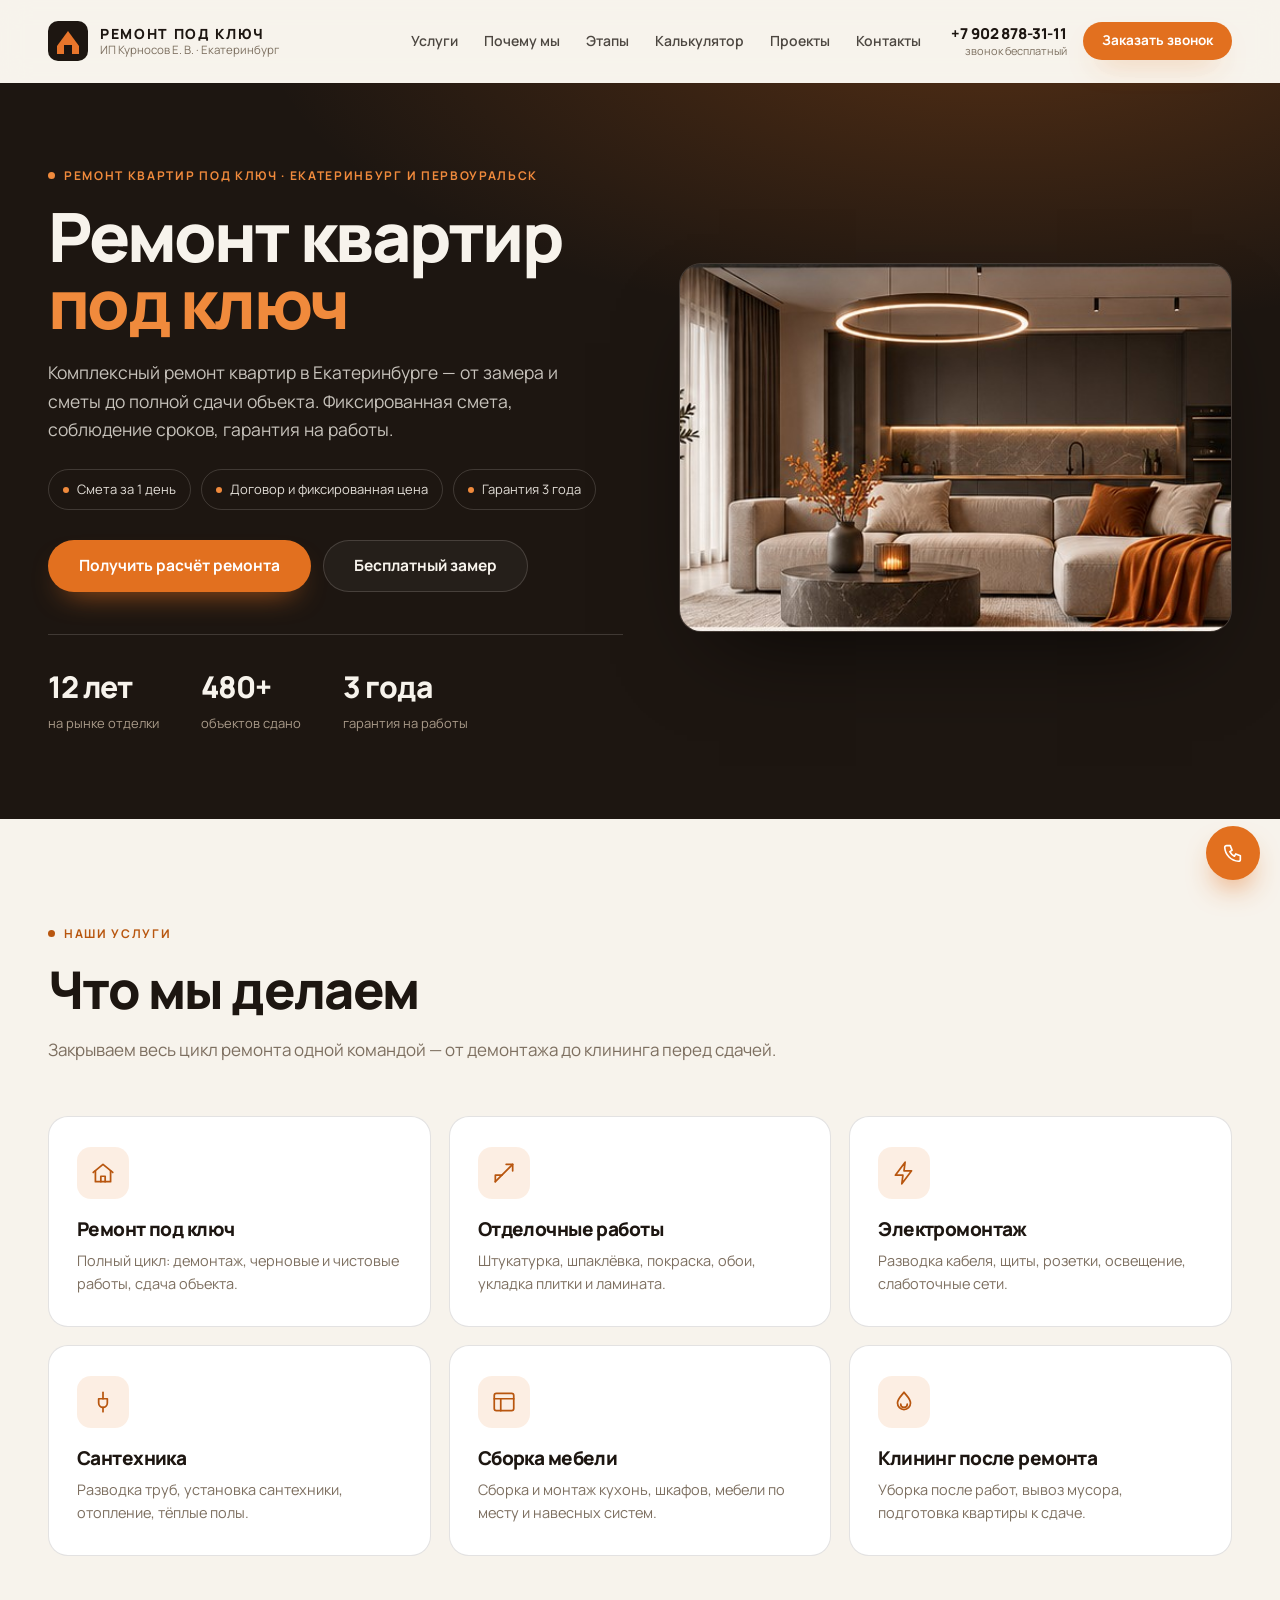
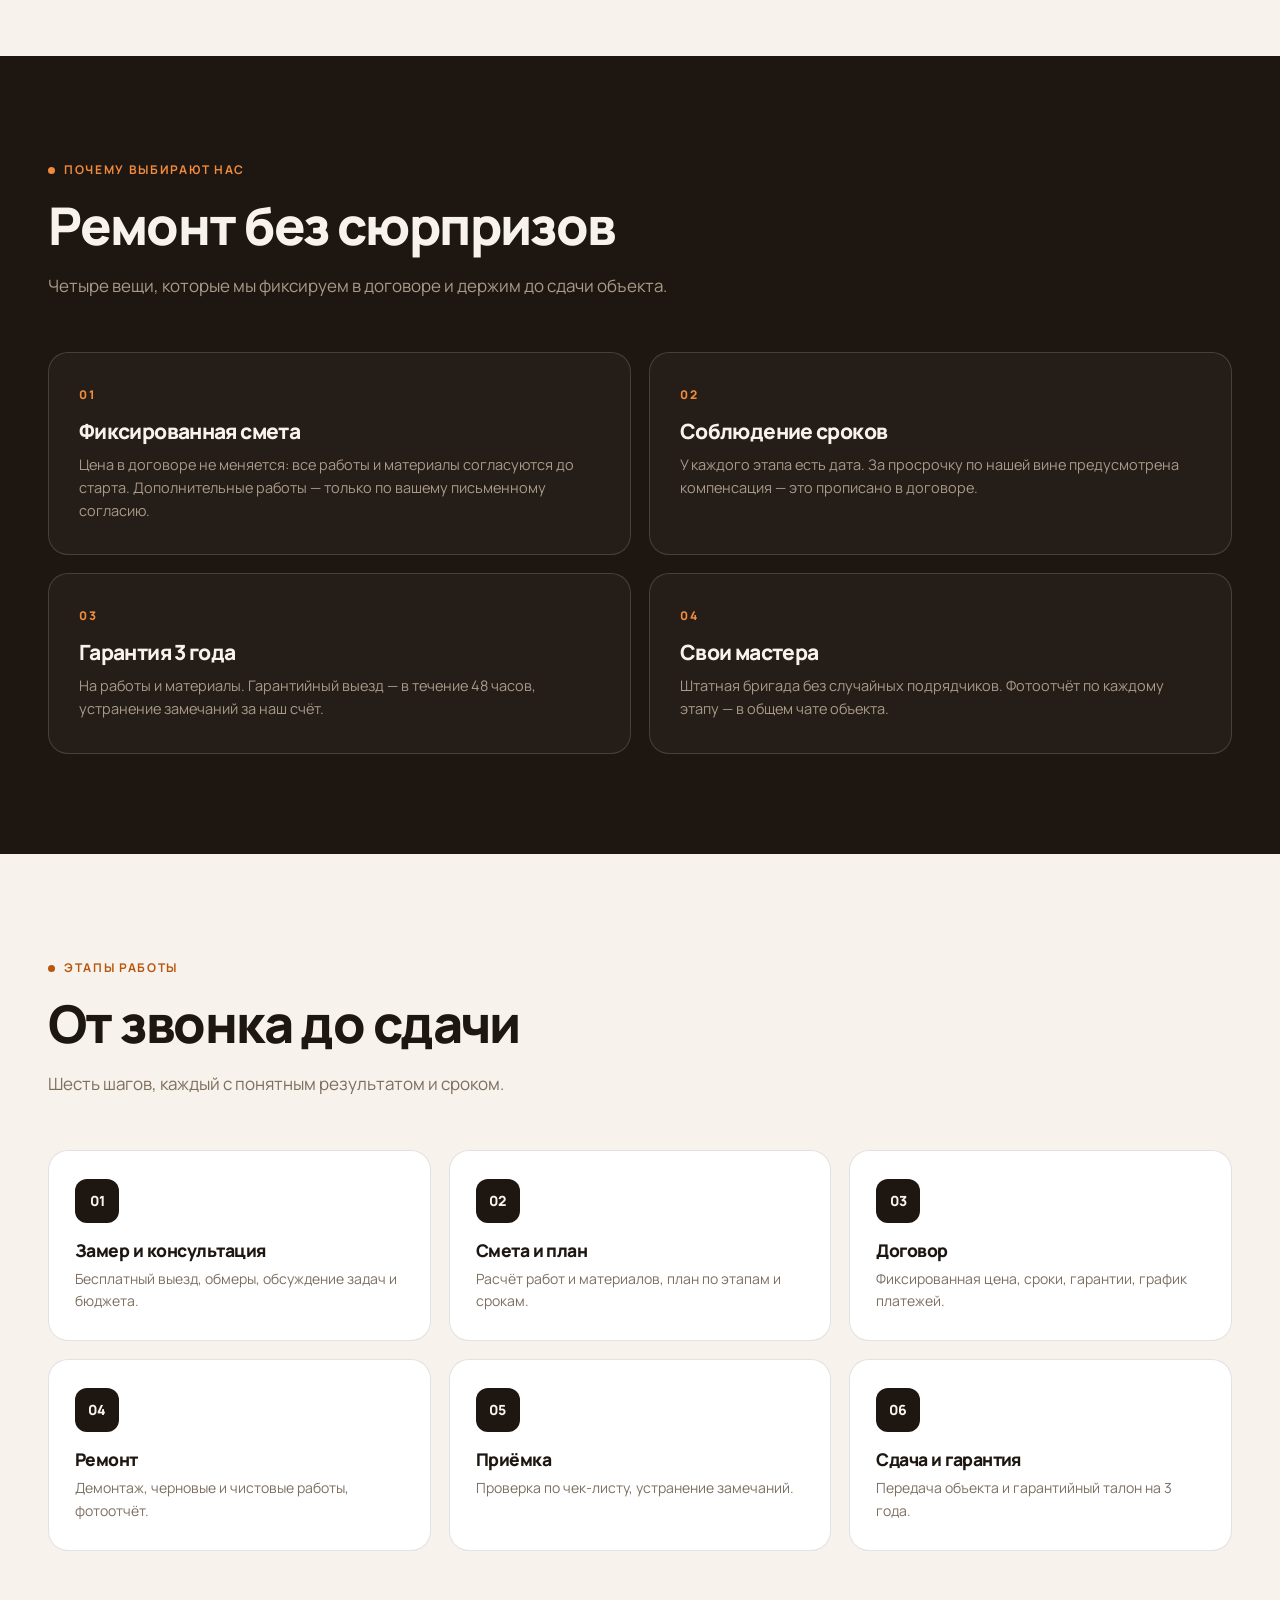
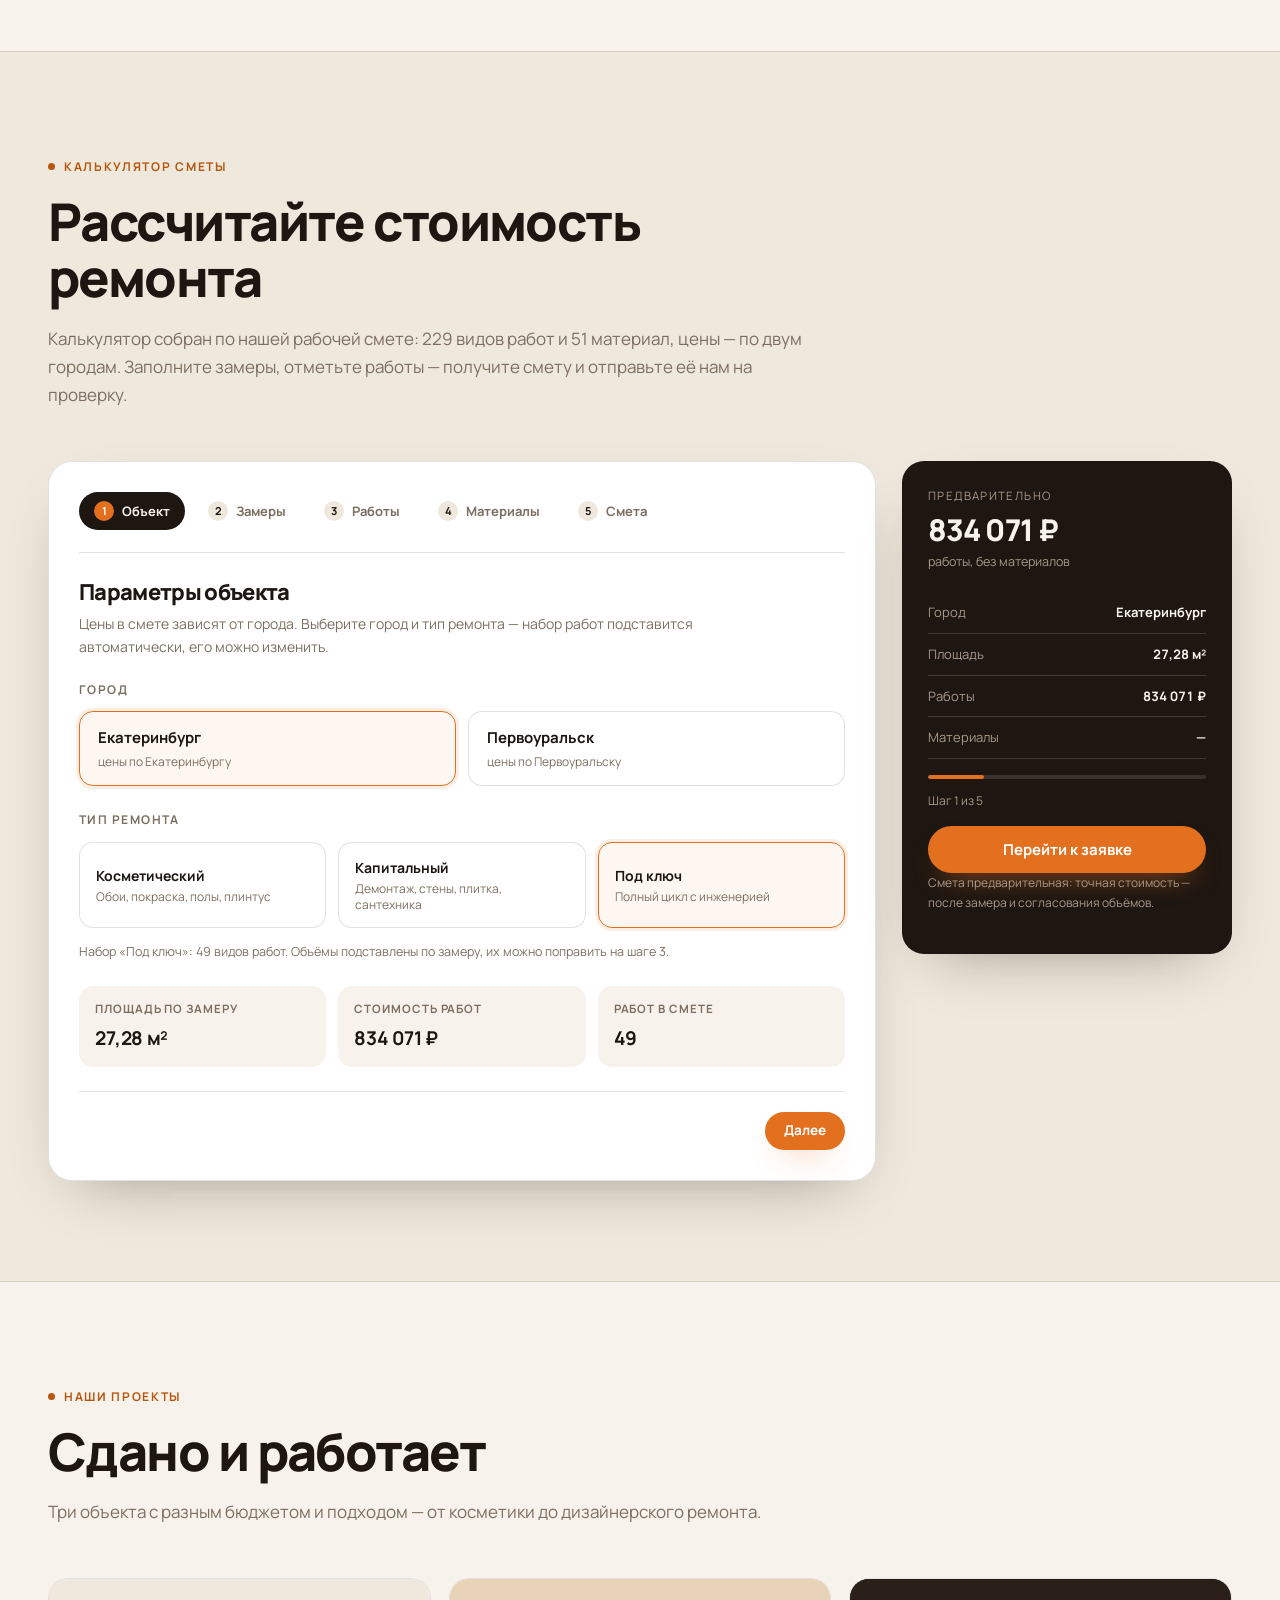
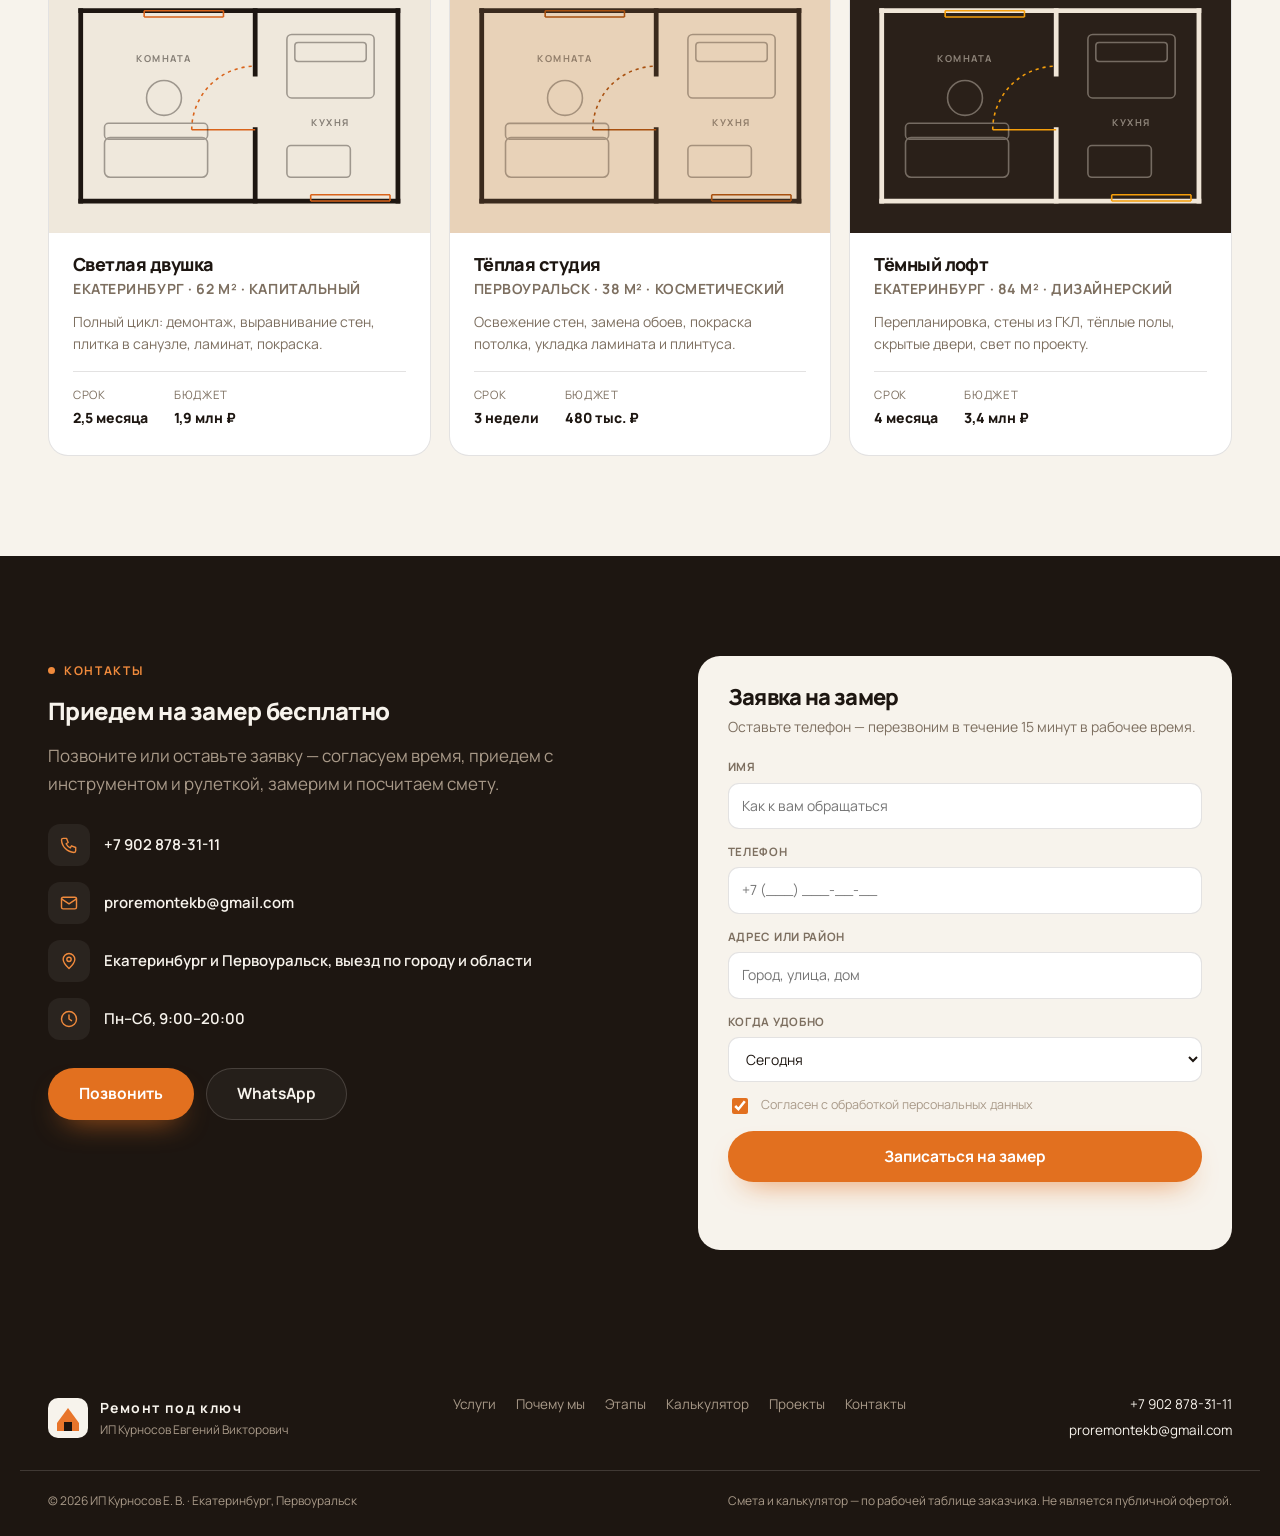
==== commit 61283d58: "Hero photo from mockup + windows count field" ====
--- a/index.html
+++ b/index.html
@@ -96,92 +96,8 @@
 
       <div class="hero__art">
         <div class="hero__frame">
-          <div class="plan-head">
-            <span class="plan-head__label">План после ремонта</span>
-            <span class="plan-head__meta">2 комнаты · 12,4 × 8,2 м</span>
-          </div>
-          <svg viewBox="0 0 760 560" role="img" aria-label="План квартиры после ремонта: гостиная, кухня, спальня, мебель и размеры">
-            <g fill="none" stroke="#1d1611" stroke-width="7" stroke-linecap="square">
-              <path d="M60 40H700"/>
-              <path d="M700 40V510"/>
-              <path d="M700 510H60"/>
-              <path d="M60 40V400"/>
-              <path d="M60 480V510"/>
-              <path d="M380 40V110"/>
-              <path d="M380 190V510"/>
-              <path d="M380 300H470"/>
-              <path d="M550 300H700"/>
-            </g>
-
-            <!-- окна -->
-            <g stroke="#e2701f" stroke-width="2" stroke-linecap="square">
-              <path d="M450 34H620M450 46H620"/>
-              <path d="M450 34V46M620 34V46"/>
-              <path d="M54 150V270M66 150V270"/>
-              <path d="M54 150H66M54 270H66"/>
-              <path d="M430 504H600M430 516H600"/>
-              <path d="M430 504V516M600 504V516"/>
-            </g>
-
-            <!-- дверные полотна и ход открывания -->
-            <g stroke="#e2701f" stroke-width="2" fill="none">
-              <path d="M380 190H300"/>
-              <path d="M300 190A80 80 0 0 1 380 110" stroke-dasharray="4 5"/>
-              <path d="M550 300V380"/>
-              <path d="M470 300A80 80 0 0 0 550 380" stroke-dasharray="4 5"/>
-              <path d="M60 480H140"/>
-              <path d="M60 400A80 80 0 0 1 140 480" stroke-dasharray="4 5"/>
-            </g>
-
-            <!-- мебель -->
-            <g fill="none" stroke="#1d1611" stroke-width="2" opacity=".32">
-              <rect x="110" y="350" width="190" height="20" rx="6"/>
-              <rect x="110" y="370" width="190" height="55" rx="8"/>
-              <circle cx="210" cy="300" r="26"/>
-              <rect x="78" y="190" width="10" height="90"/>
-              <rect x="400" y="52" width="190" height="42"/>
-              <circle cx="470" cy="73" r="14"/>
-              <circle cx="580" cy="200" r="42"/>
-              <rect x="420" y="350" width="140" height="120" rx="6"/>
-              <rect x="430" y="360" width="120" height="30" rx="4"/>
-              <rect x="590" y="350" width="40" height="40"/>
-            </g>
-
-            <!-- подписи помещений -->
-            <g fill="#1d1611" font-family="Manrope, Arial, sans-serif" text-anchor="middle">
-              <text x="215" y="120" font-size="15" font-weight="700" letter-spacing="3" opacity=".55">ГОСТИНАЯ</text>
-              <text x="215" y="142" font-size="12" opacity=".4">24 м²</text>
-              <text x="555" y="120" font-size="15" font-weight="700" letter-spacing="3" opacity=".55">КУХНЯ</text>
-              <text x="555" y="142" font-size="12" opacity=".4">12 м²</text>
-              <text x="555" y="340" font-size="15" font-weight="700" letter-spacing="3" opacity=".55">СПАЛЬНЯ</text>
-              <text x="555" y="362" font-size="12" opacity=".4">14 м²</text>
-            </g>
-
-            <!-- размеры -->
-            <g stroke="#8a7a6a" stroke-width="1.4" fill="#8a7a6a" font-family="Manrope, Arial, sans-serif">
-              <path d="M60 545H700"/>
-              <path d="M60 538V552M700 538V552"/>
-              <path d="M60 545l10-4v8zM700 545l-10-4v8z"/>
-              <text x="380" y="534" font-size="12" text-anchor="middle">12,4 м</text>
-              <path d="M730 40V510"/>
-              <path d="M723 40H737M723 510H737"/>
-              <path d="M730 40l-4 10h8zM730 510l-4-10h8z"/>
-              <text x="744" y="275" font-size="12" text-anchor="middle" transform="rotate(-90 744 275)">8,2 м</text>
-            </g>
-          </svg>
-          <div class="plan-foot">
-            <span>Смета: 229 позиций</span>
-            <span>Срок: 8–10 недель</span>
-          </div>
-        </div>
-
-        <div class="float-card float-card--a">
-          <span class="float-card__icon" aria-hidden="true">₽</span>
-          <div><strong>Фиксированная смета</strong><small>цена не меняется после замера</small></div>
-        </div>
-        <div class="float-card float-card--b">
-          <span class="float-card__icon" aria-hidden="true">✓</span>
-          <div><strong>Гарантия 3 года</strong><small>на работы и материалы</small></div>
+          <img class="hero__photo" src="assets/img/hero.jpg" width="808" height="343"
+               alt="Гостиная после ремонта: диван, подсветка, кухня-студия">
         </div>
       </div>
     </div>
--- a/assets/css/style.css
+++ b/assets/css/style.css
@@ -120,13 +120,9 @@
 .hero__stats dt{font-size:30px;font-weight:800;letter-spacing:-.03em;color:var(--cream)}
 .hero__stats dd{font-size:13px;color:var(--muted-2);margin-top:2px}
 .hero__art{position:relative}
-.hero__frame{background:var(--cream);border-radius:22px;padding:16px 16px 12px;box-shadow:0 40px 90px -40px rgba(0,0,0,.75);border:1px solid rgba(255,255,255,.12);color:var(--ink)}
-.hero__frame svg{width:100%;height:auto;display:block;border-radius:12px}
-.plan-head{display:flex;align-items:baseline;justify-content:space-between;gap:12px;padding:2px 4px 12px}
-.plan-head__label{font-size:12px;font-weight:800;letter-spacing:.16em;text-transform:uppercase;color:var(--ink)}
-.plan-head__meta{font-size:11.5px;color:var(--muted);white-space:nowrap}
-.plan-foot{display:flex;align-items:baseline;justify-content:space-between;gap:12px;padding:10px 4px 2px;border-top:1px solid rgba(29,22,17,.12);margin-top:8px;font-size:11.5px;color:var(--muted)}
-.plan-foot span:first-child{font-weight:700;color:var(--ink)}
+.hero__frame{position:relative;border-radius:22px;overflow:hidden;box-shadow:0 40px 90px -40px rgba(0,0,0,.75);border:1px solid rgba(255,255,255,.12);background:#2a2019}
+.hero__photo{display:block;width:100%;height:100%;aspect-ratio:3/2;object-fit:cover;object-position:center 58%}
+@media (max-width:980px){.hero__photo{aspect-ratio:16/10}}
 .float-card{position:absolute;display:flex;align-items:center;gap:12px;padding:12px 16px;border-radius:14px;background:var(--ink);color:var(--cream);box-shadow:0 22px 44px -18px rgba(0,0,0,.65);font-size:12px;line-height:1.3;border:1px solid rgba(255,255,255,.12)}
 .float-card strong{font-weight:700;letter-spacing:-.01em}
 .float-card small{display:block;color:var(--muted-2);font-size:11.5px}
@@ -213,7 +209,7 @@
 .field-inline input,.field-inline select,.field-inline textarea{width:100%;border:1px solid var(--line);border-radius:11px;padding:11px 13px;background:#fff;font-size:14px;transition:border-color .2s,box-shadow .2s}
 .field-inline input:focus,.field-inline select:focus,.field-inline textarea:focus{outline:none;border-color:var(--orange);box-shadow:0 0 0 3px rgba(226,112,31,.12)}
 .field-inline.is-error input{border-color:#c0392b;box-shadow:0 0 0 3px rgba(192,57,43,.12)}
-.totals{display:grid;grid-template-columns:repeat(4,1fr);gap:12px;margin-top:18px}
+.totals{display:grid;grid-template-columns:repeat(5,1fr);gap:12px;margin-top:18px}
 .totals div{background:var(--ink);color:var(--cream);border-radius:14px;padding:14px 16px}
 .totals dt{font-size:11.5px;letter-spacing:.06em;text-transform:uppercase;color:rgba(247,243,236,.6);margin-bottom:4px}
 .totals dd{font-size:18px;font-weight:800;letter-spacing:-.02em}
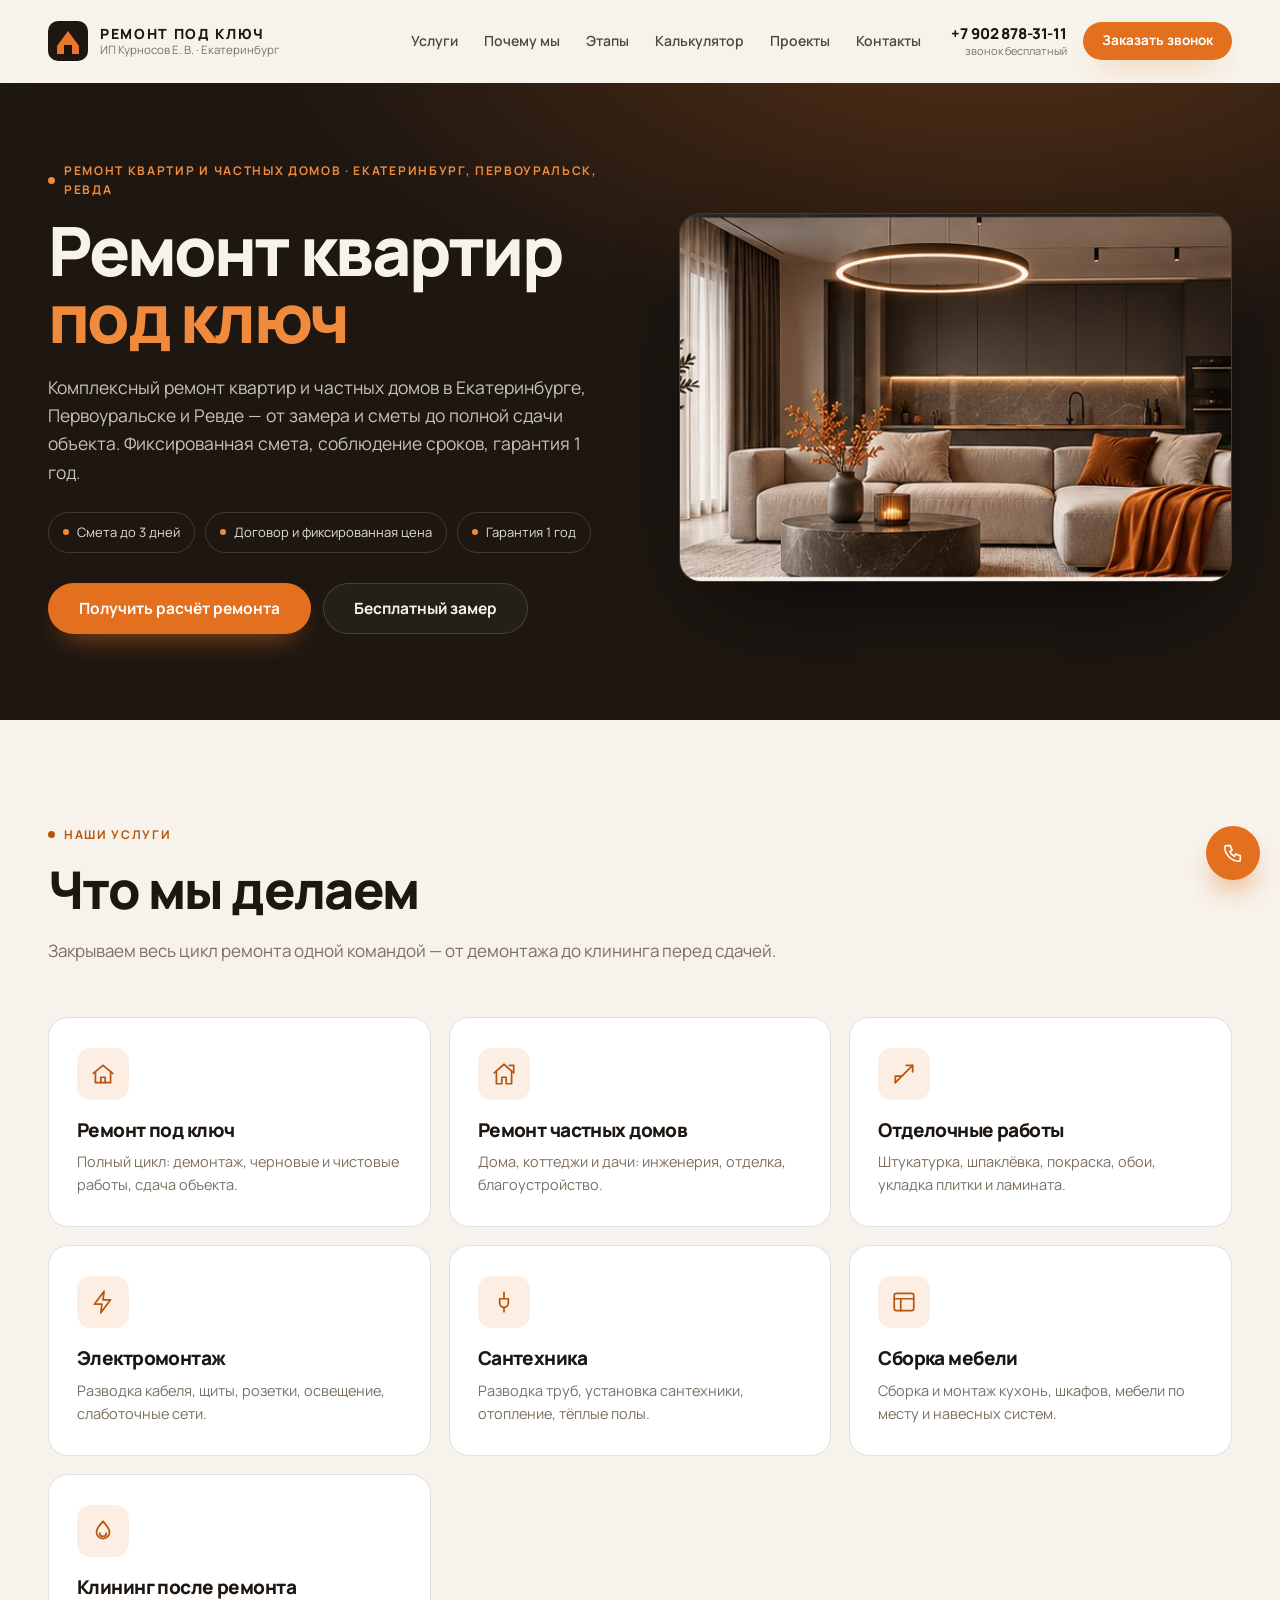
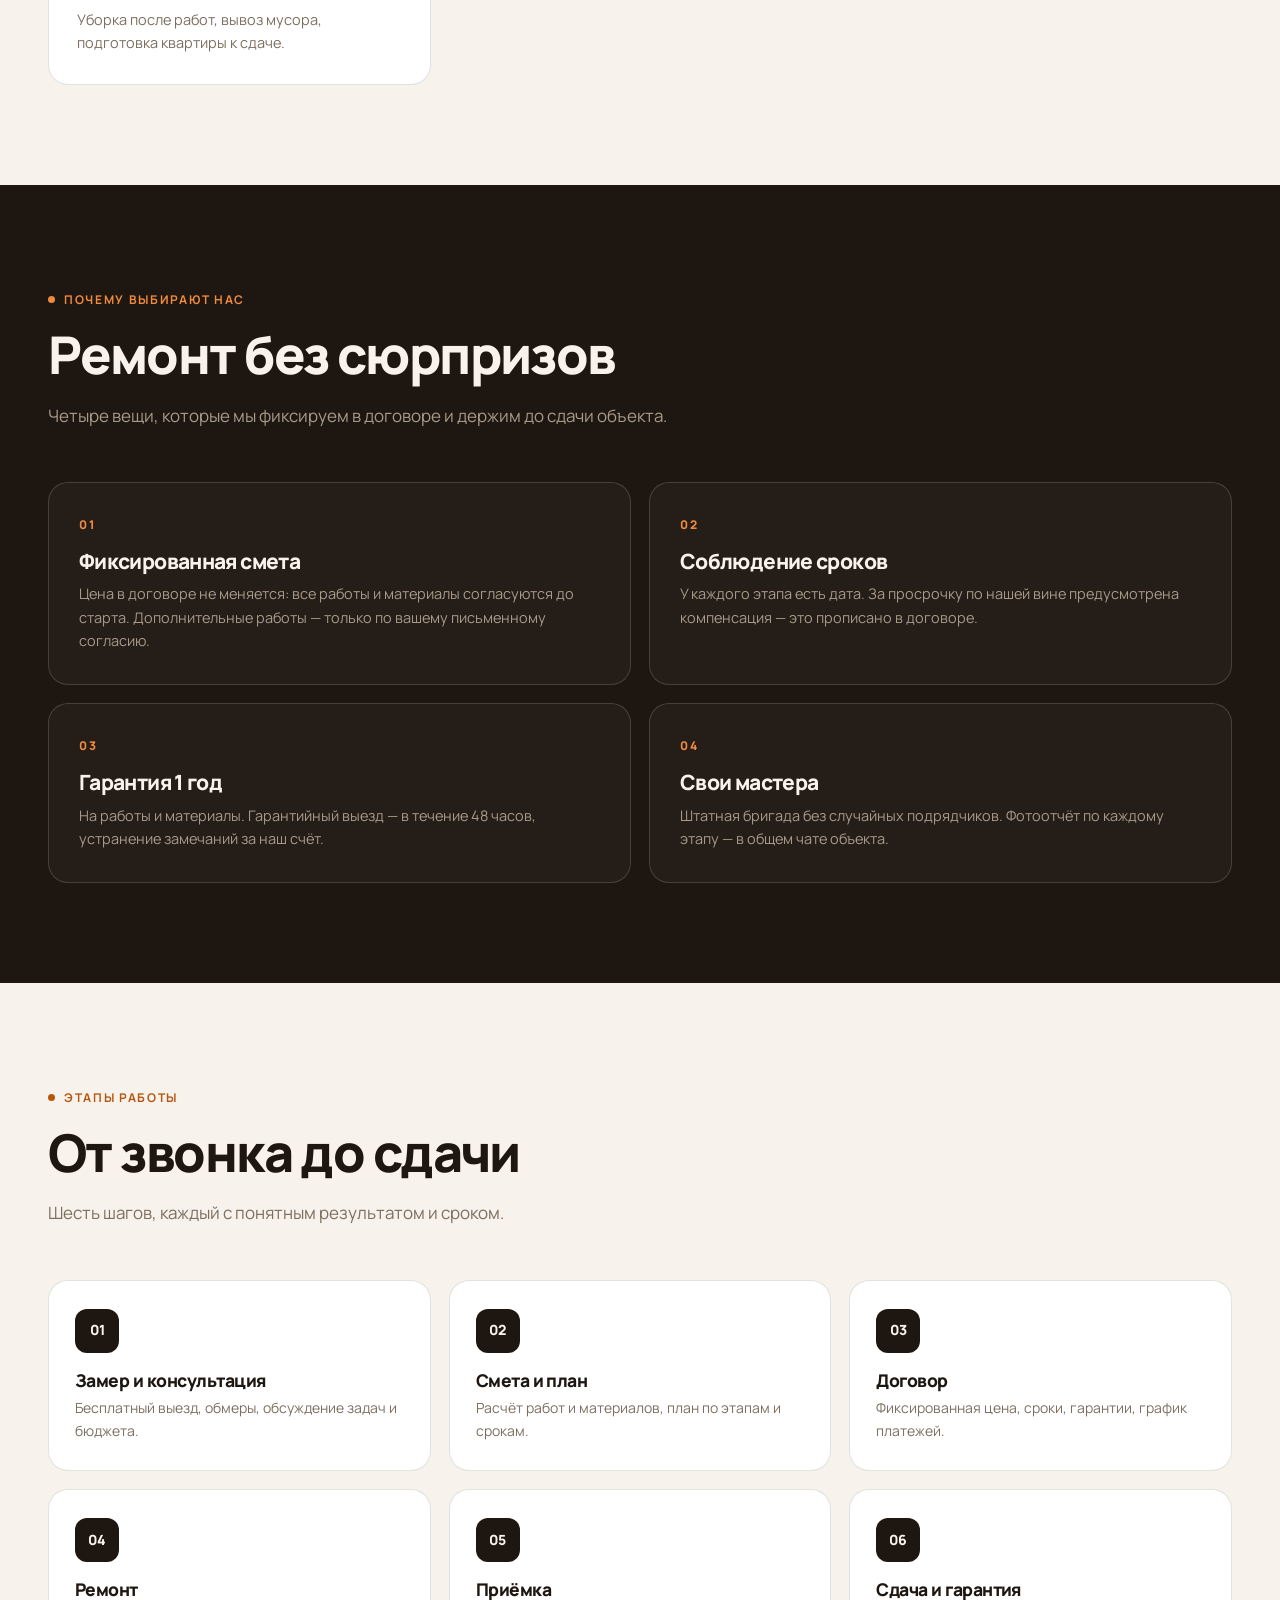
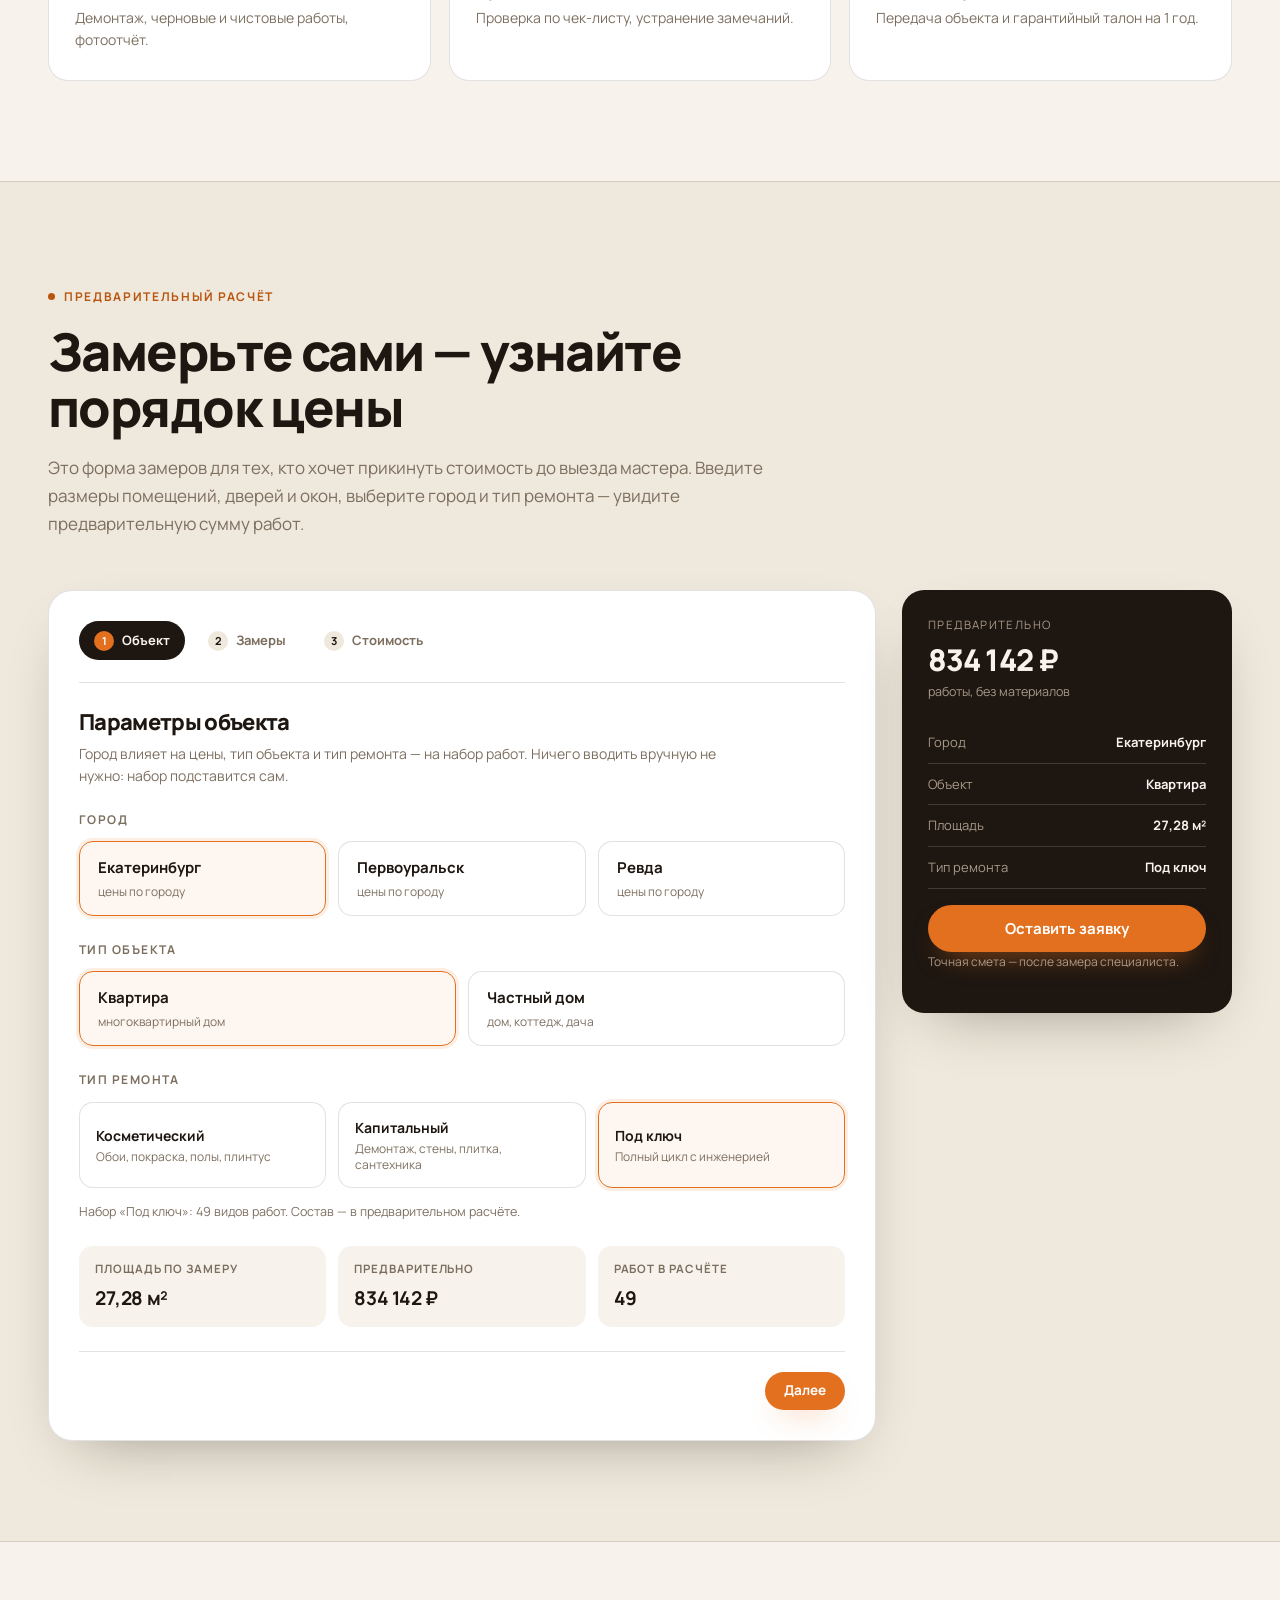
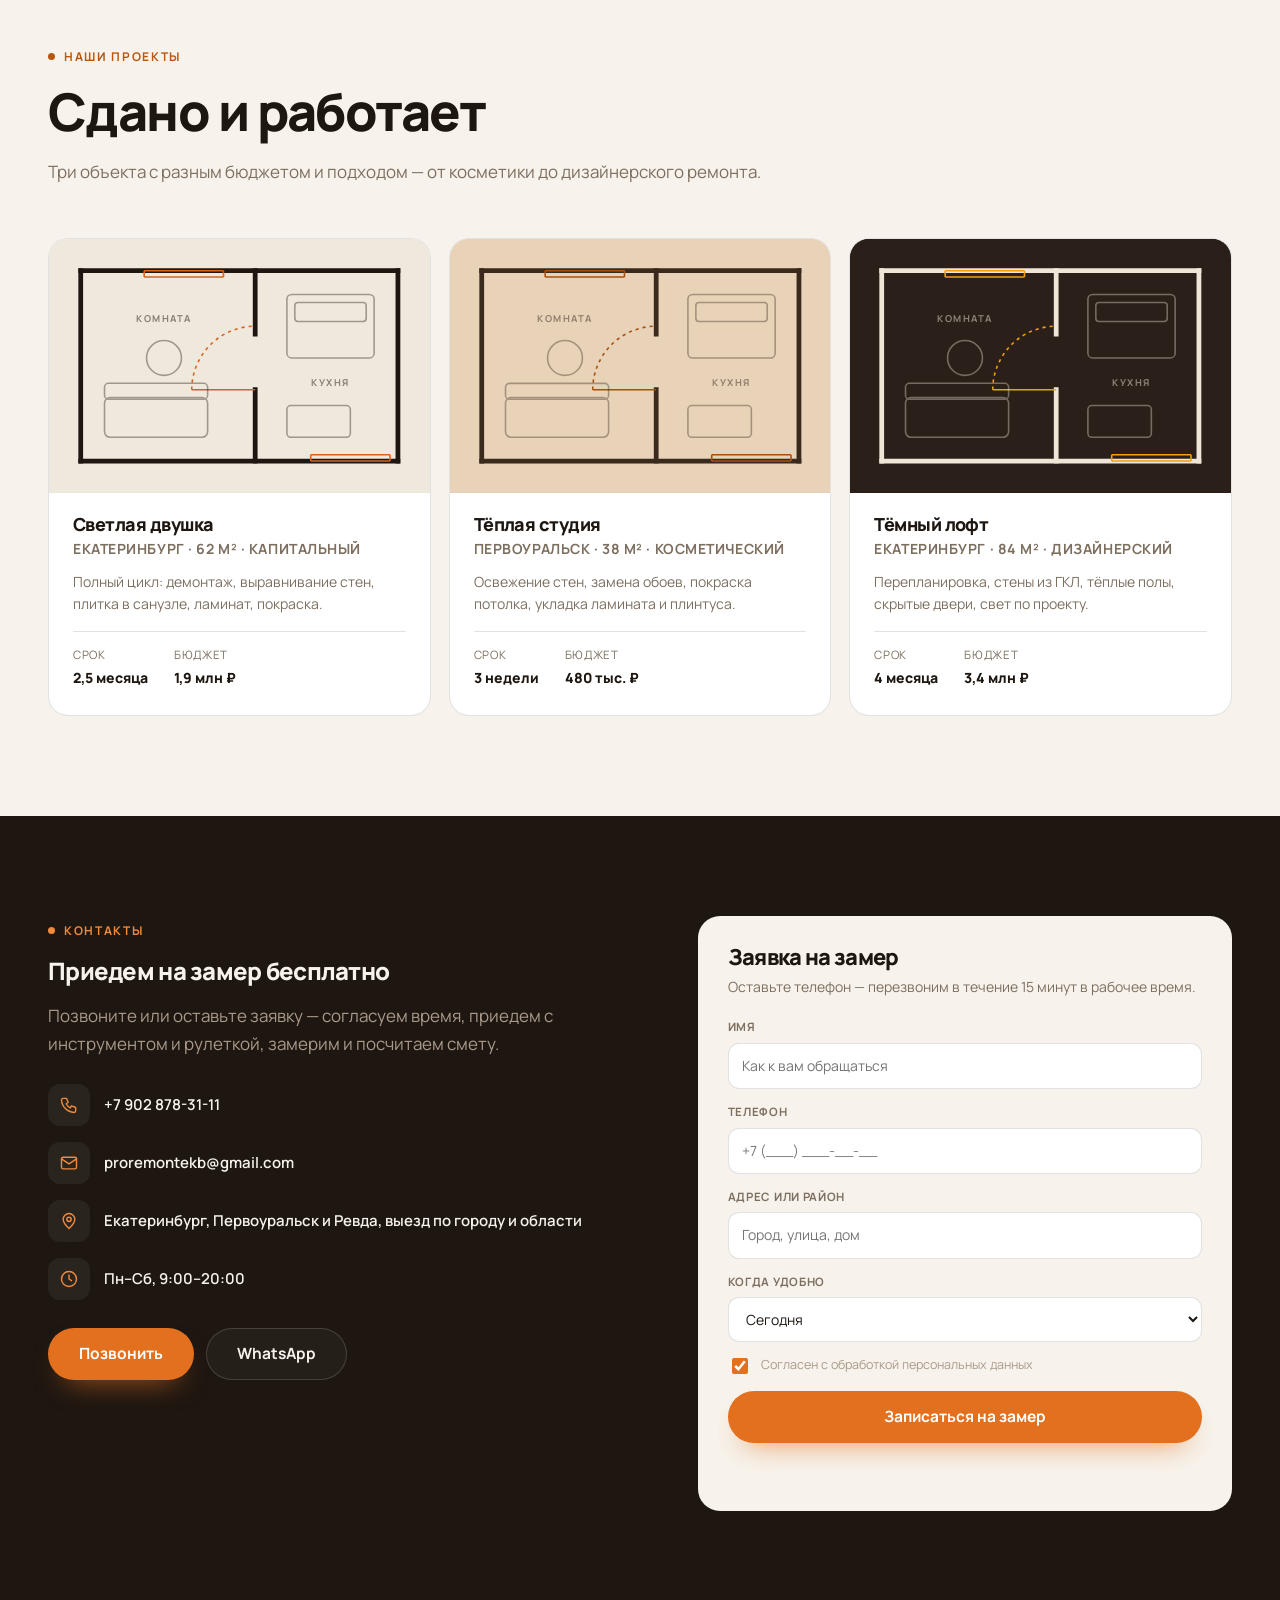
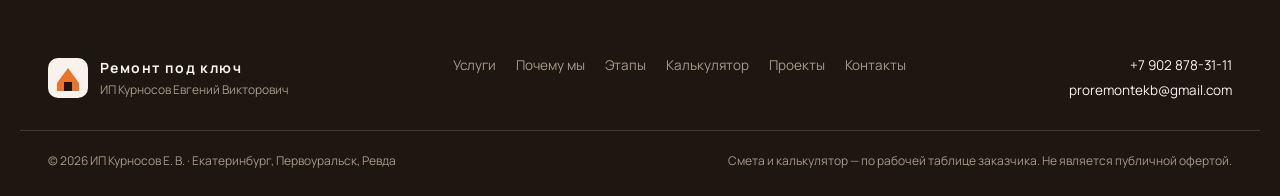
==== commit ce09a2bc: "Ревда, частные дома, замер с окнами/дверями, упрощённый расчёт" ====
--- a/index.html
+++ b/index.html
@@ -1,14 +1,14 @@
-<!doctype html>
+﻿<!doctype html>
 <html lang="ru">
 <head>
 <meta charset="utf-8">
 <meta name="viewport" content="width=device-width, initial-scale=1">
-<title>Ремонт квартир под ключ в Екатеринбурге и Первоуральске — ИП Курносов Е. В.</title>
-<meta name="description" content="Комплексный ремонт квартир под ключ: замер, смета, договор, работы, приёмка. Фиксированная цена, сроки по графику, гарантия 3 года. Онлайн-калькулятор сметы по 229 видам работ.">
+<title>Ремонт квартир и частных домов — Екатеринбург, Первоуральск, Ревда — ИП Курносов Е. В.</title>
+<meta name="description" content="Комплексный ремонт квартир под ключ: замер, смета, договор, работы, приёмка. Фиксированная цена, сроки по графику, гарантия 1 год. Предварительный расчёт по вашему замеру.">
 <meta name="theme-color" content="#1c1410">
 <meta property="og:type" content="website">
-<meta property="og:title" content="Ремонт квартир под ключ — Екатеринбург и Первоуральск">
-<meta property="og:description" content="От замера и сметы до сдачи объекта. Фиксированная смета, соблюдение сроков, гарантия 3 года. Рассчитайте стоимость ремонта онлайн.">
+<meta property="og:title" content="Ремонт квартир и частных домов — Екатеринбург, Первоуральск, Ревда">
+<meta property="og:description" content="От замера и сметы до сдачи объекта. Фиксированная смета, соблюдение сроков, гарантия 1 год. Рассчитайте стоимость по своему замеру.">
 <meta property="og:locale" content="ru_RU">
 <link rel="preconnect" href="https://fonts.googleapis.com">
 <link rel="preconnect" href="https://fonts.gstatic.com" crossorigin>
@@ -20,10 +20,10 @@
   "@context": "https://schema.org",
   "@type": "HomeAndConstructionBusiness",
   "name": "ИП Курносов Евгений Викторович",
-  "description": "Ремонт квартир под ключ в Екатеринбурге и Первоуральске",
+  "description": "Ремонт квартир и частных домов под ключ в Екатеринбурге, Первоуральске и Ревде",
   "telephone": "+7 902 878-31-11",
   "email": "proremontekb@gmail.com",
-  "areaServed": ["Екатеринбург", "Первоуральск"],
+  "areaServed": ["Екатеринбург", "Первоуральск", "Ревда"],
   "priceRange": "₽₽"
 }
 </script>
@@ -72,14 +72,14 @@
   <section class="hero" id="top">
     <div class="wrap hero__in">
       <div class="hero__copy">
-        <p class="eyebrow"><span class="dot"></span> Ремонт квартир под ключ · Екатеринбург и Первоуральск</p>
+        <p class="eyebrow"><span class="dot"></span> Ремонт квартир и частных домов · Екатеринбург, Первоуральск, Ревда</p>
         <h1>Ремонт квартир <em>под ключ</em></h1>
-        <p class="hero__lead">Комплексный ремонт квартир в Екатеринбурге — от замера и сметы до полной сдачи объекта. Фиксированная смета, соблюдение сроков, гарантия на работы.</p>
+        <p class="hero__lead">Комплексный ремонт квартир и частных домов в Екатеринбурге, Первоуральске и Ревде — от замера и сметы до полной сдачи объекта. Фиксированная смета, соблюдение сроков, гарантия 1 год.</p>
 
         <ul class="hero__chips">
-          <li>Смета за 1 день</li>
+          <li>Смета до 3 дней</li>
           <li>Договор и фиксированная цена</li>
-          <li>Гарантия 3 года</li>
+          <li>Гарантия 1 год</li>
         </ul>
 
         <div class="hero__cta">
@@ -87,11 +87,6 @@
           <button class="btn btn--ghost btn--lg" type="button" data-open-modal="measure">Бесплатный замер</button>
         </div>
 
-        <dl class="hero__stats">
-          <div><dt>12 лет</dt><dd>на рынке отделки</dd></div>
-          <div><dt>480+</dt><dd>объектов сдано</dd></div>
-          <div><dt>3 года</dt><dd>гарантия на работы</dd></div>
-        </dl>
       </div>
 
       <div class="hero__art">
@@ -122,6 +117,13 @@
         </article>
         <article class="service">
           <span class="service__icon" aria-hidden="true">
+            <svg viewBox="0 0 24 24" width="26" height="26" fill="none" stroke="currentColor" stroke-width="1.6" stroke-linecap="round" stroke-linejoin="round"><path d="M3 11 12 3l9 8"/><path d="M5 10v11h5v-6h4v6h5V10"/><path d="M17 4h4v6"/></svg>
+          </span>
+          <h3>Ремонт частных домов</h3>
+          <p>Дома, коттеджи и дачи: инженерия, отделка, благоустройство.</p>
+        </article>
+        <article class="service">
+          <span class="service__icon" aria-hidden="true">
             <svg viewBox="0 0 24 24" width="26" height="26" fill="none" stroke="currentColor" stroke-width="1.6" stroke-linecap="round" stroke-linejoin="round"><path d="M4 20 20 4"/><path d="M14 4h6v6"/><path d="M4 20v-6h6"/></svg>
           </span>
           <h3>Отделочные работы</h3>
@@ -181,7 +183,7 @@
         </article>
         <article class="why__item">
           <span class="why__num">03</span>
-          <h3>Гарантия 3 года</h3>
+          <h3>Гарантия 1 год</h3>
           <p>На работы и материалы. Гарантийный выезд — в течение 48 часов, устранение замечаний за наш счёт.</p>
         </article>
         <article class="why__item">
@@ -231,7 +233,7 @@
         <li class="stage">
           <span class="stage__num">06</span>
           <h3>Сдача и гарантия</h3>
-          <p>Передача объекта и гарантийный талон на 3 года.</p>
+          <p>Передача объекта и гарантийный талон на 1 год.</p>
         </li>
       </ol>
     </div>
@@ -241,37 +243,38 @@
   <section class="section section--calc" id="calculator">
     <div class="wrap">
       <div class="section__head">
-        <p class="eyebrow eyebrow--dark"><span class="dot"></span> Калькулятор сметы</p>
-        <h2>Рассчитайте стоимость ремонта</h2>
-        <p class="section__lead">Калькулятор собран по нашей рабочей смете: 229 видов работ и 51 материал, цены — по двум городам. Заполните замеры, отметьте работы — получите смету и отправьте её нам на проверку.</p>
+        <p class="eyebrow eyebrow--dark"><span class="dot"></span> Предварительный расчёт</p>
+        <h2>Замерьте сами — узнайте порядок цены</h2>
+        <p class="section__lead">Это форма замеров для тех, кто хочет прикинуть стоимость до выезда мастера. Введите размеры помещений, дверей и окон, выберите город и тип ремонта — увидите предварительную сумму работ.</p>
       </div>
 
       <div class="calc" id="calc">
         <div class="calc__main">
-          <ol class="calc__steps" id="calcSteps" aria-label="Шаги калькулятора">
+          <ol class="calc__steps" id="calcSteps" aria-label="Шаги расчёта">
             <li class="is-active" data-step="1"><span>1</span> Объект</li>
             <li data-step="2"><span>2</span> Замеры</li>
-            <li data-step="3"><span>3</span> Работы</li>
-            <li data-step="4"><span>4</span> Материалы</li>
-            <li data-step="5"><span>5</span> Смета</li>
+            <li data-step="3"><span>3</span> Стоимость</li>
           </ol>
 
           <!-- STEP 1 -->
           <div class="calc__panel is-active" data-panel="1">
             <h3 class="calc__title">Параметры объекта</h3>
-            <p class="calc__hint">Цены в смете зависят от города. Выберите город и тип ремонта — набор работ подставится автоматически, его можно изменить.</p>
+            <p class="calc__hint">Город влияет на цены, тип объекта и тип ремонта — на набор работ. Ничего вводить вручную не нужно: набор подставится сам.</p>
 
             <fieldset class="field">
               <legend>Город</legend>
-              <div class="choice-row" id="cityChoice">
-                <label class="choice">
-                  <input type="radio" name="city" value="ekb" checked>
-                  <span><strong>Екатеринбург</strong><small>цены по Екатеринбургу</small></span>
-                </label>
-                <label class="choice">
-                  <input type="radio" name="city" value="pv">
-                  <span><strong>Первоуральск</strong><small>цены по Первоуральску</small></span>
-                </label>
+              <div class="choice-row choice-row--3" id="cityChoice">
+                <label class="choice"><input type="radio" name="city" value="ekb" checked><span><strong>Екатеринбург</strong><small>цены по городу</small></span></label>
+                <label class="choice"><input type="radio" name="city" value="pv"><span><strong>Первоуральск</strong><small>цены по городу</small></span></label>
+                <label class="choice"><input type="radio" name="city" value="revda"><span><strong>Ревда</strong><small>цены по городу</small></span></label>
+              </div>
+            </fieldset>
+
+            <fieldset class="field">
+              <legend>Тип объекта</legend>
+              <div class="choice-row" id="objectChoice">
+                <label class="choice"><input type="radio" name="object" value="flat" checked><span><strong>Квартира</strong><small>многоквартирный дом</small></span></label>
+                <label class="choice"><input type="radio" name="object" value="house"><span><strong>Частный дом</strong><small>дом, коттедж, дача</small></span></label>
               </div>
             </fieldset>
 
@@ -291,20 +294,20 @@
                   <small>Полный цикл с инженерией</small>
                 </button>
               </div>
-              <p class="calc__note" id="presetNote">Набор работ можно скорректировать на шаге 3.</p>
+              <p class="calc__note" id="presetNote">Состав работ покажем в предварительном расчёте.</p>
             </fieldset>
 
             <div class="calc__facts">
               <div><span>Площадь по замеру</span><strong id="factArea">0 м²</strong></div>
-              <div><span>Стоимость работ</span><strong id="factCost">0 ₽</strong></div>
-              <div><span>Работ в смете</span><strong id="factWorks">0</strong></div>
+              <div><span>Предварительно</span><strong id="factCost">0 ₽</strong></div>
+              <div><span>Работ в расчёте</span><strong id="factWorks">0</strong></div>
             </div>
           </div>
 
           <!-- STEP 2 -->
           <div class="calc__panel" data-panel="2">
             <h3 class="calc__title">Замеры помещений</h3>
-            <p class="calc__hint">Длина, ширина и высота — в метрах. Площади дверей и окон — в м². Остальные величины посчитаются сами.</p>
+            <p class="calc__hint">Длина, ширина и высота помещения — в метрах. Для дверей и окон укажите количество и размеры проёма (ширина × высота). Площадь стен посчитается с вычетом проёмов.</p>
 
             <div id="rooms"></div>
             <button class="btn btn--outline btn--sm" type="button" id="addRoom">+ Добавить помещение</button>
@@ -314,41 +317,26 @@
 
           <!-- STEP 3 -->
           <div class="calc__panel" data-panel="3">
-            <div class="calc__row">
-              <h3 class="calc__title">Работы</h3>
-              <label class="search">
-                <svg viewBox="0 0 24 24" width="18" height="18" fill="none" stroke="currentColor" stroke-width="1.8" stroke-linecap="round"><circle cx="11" cy="11" r="7"/><path d="m20 20-3.5-3.5"/></svg>
-                <input type="search" id="workSearch" placeholder="Поиск работы или кода" autocomplete="off">
-              </label>
+            <h3 class="calc__title">Предварительная стоимость</h3>
+            <p class="calc__hint">Сумма по работам, без материалов. Материалы считаются после согласования — их стоимость зависит от выбранных коллекций и поставщика.</p>
+
+            <div class="total-box">
+              <span class="total-box__label">Ориентировочно, работы</span>
+              <strong class="total-box__sum" id="totalSum">0 ₽</strong>
+              <span class="total-box__meta" id="totalMeta"></span>
+              <ul class="total-box__sections" id="totalSections"></ul>
             </div>
-            <p class="calc__hint">Отметьте нужные работы. Объём подставляется из замеров там, где это предусмотрено сметой; иначе укажите его вручную.</p>
-
-            <div class="works" id="works"></div>
-
-            <div class="calc__row calc__row--end">
-              <button class="btn btn--ghost btn--sm" type="button" id="clearWorks">Снять все работы</button>
-              <span class="calc__count" id="worksCount">Выбрано 0</span>
+
+            <div class="disclaimer">
+              <strong>Это предварительный расчёт, а не смета.</strong>
+              <p>Смета для подписания составляется только после выезда специалиста. На месте уточняются кривизна стен и геометрия помещений, расположение труб и электропроводки, состояние перекрытий, стяжки и вентиляции — эти «подводные камни» заметно меняют объём работ и итоговую цену.</p>
             </div>
-          </div>
-
-          <!-- STEP 4 -->
-          <div class="calc__panel" data-panel="4">
-            <h3 class="calc__title">Материалы</h3>
-            <p class="calc__hint">Количество считается по нормам расхода из сметы: объём работ × норма × слои + запас. Цену за упаковку можно вписать свою — тогда материал попадёт в итог.</p>
-            <div id="materials"></div>
-            <div class="calc__note" id="matNote">Цены на материалы подставляются при согласовании сметы: в рабочей таблице они не зафиксированы.</div>
-          </div>
-
-          <!-- STEP 5 -->
-          <div class="calc__panel" data-panel="5">
-            <h3 class="calc__title">Смета</h3>
-            <div id="estimate"></div>
 
             <div class="calc__lead">
-              <h4>Отправить смету на проверку</h4>
-              <p>Пришлём смету в течение рабочего дня, уточним замеры и предложим дату выезда. Это ни к чему не обязывает.</p>
+              <h3>Отправить замер нам</h3>
+              <p>Проверим размеры, уточним детали и пришлём предварительную смету в течение 3 дней. Бесплатный замер — в удобное время.</p>
               <form class="form" id="leadForm" novalidate>
-                <input type="hidden" name="form" value="Смета из калькулятора">
+                <input type="hidden" name="form" value="Замер из калькулятора">
                 <div class="form__row">
                   <label class="field-inline">
                     <span>Имя</span>
@@ -368,7 +356,7 @@
                   <span>Согласен с обработкой персональных данных</span>
                 </label>
                 <div class="form__actions">
-                  <button class="btn btn--orange btn--lg" type="submit">Отправить смету</button>
+                  <button class="btn btn--orange btn--lg" type="submit">Отправить замер</button>
                   <button class="btn btn--ghost btn--lg" type="button" data-open-modal="callback">Или заказать звонок</button>
                 </div>
                 <p class="form-status" id="leadStatus" role="status" aria-live="polite"></p>
@@ -382,22 +370,20 @@
           </div>
         </div>
 
-        <aside class="calc__summary" aria-label="Предварительная смета">
+        <aside class="calc__summary" aria-label="Предварительная стоимость">
           <div class="summary__head">
             <span class="summary__label">Предварительно</span>
             <strong class="summary__total" id="sumTotal">0 ₽</strong>
-            <span class="summary__sub" id="sumSub">работы без материалов</span>
+            <span class="summary__sub" id="sumSub">работы, без материалов</span>
           </div>
           <dl class="summary__list">
             <div><dt>Город</dt><dd id="sumCity">Екатеринбург</dd></div>
+            <div><dt>Объект</dt><dd id="sumObject">Квартира</dd></div>
             <div><dt>Площадь</dt><dd id="sumArea">0 м²</dd></div>
-            <div><dt>Работы</dt><dd id="sumWorks">0 ₽</dd></div>
-            <div><dt>Материалы</dt><dd id="sumMaterials">—</dd></div>
+            <div><dt>Тип ремонта</dt><dd id="sumPreset">Под ключ</dd></div>
           </dl>
-          <div class="summary__bar" aria-hidden="true"><span id="summaryBar"></span></div>
-          <p class="summary__note" id="summaryStep">Шаг 1 из 5</p>
-          <button class="btn btn--orange btn--block" type="button" id="toLead">Перейти к заявке</button>
-          <p class="summary__note">Смета предварительная: точная стоимость — после замера и согласования объёмов.</p>
+          <button class="btn btn--orange btn--block" type="button" id="toLead">Оставить заявку</button>
+          <p class="summary__note">Точная смета — после замера специалиста.</p>
         </aside>
       </div>
     </div>
@@ -564,7 +550,7 @@
             <span class="contacts__icon" aria-hidden="true">
               <svg viewBox="0 0 24 24" width="20" height="20" fill="none" stroke="currentColor" stroke-width="1.7" stroke-linecap="round" stroke-linejoin="round"><path d="M12 21s7-6.2 7-11a7 7 0 1 0-14 0c0 4.8 7 11 7 11z"/><circle cx="12" cy="10" r="2.6"/></svg>
             </span>
-            <span>Екатеринбург и Первоуральск, выезд по городу и области</span>
+            <span>Екатеринбург, Первоуральск и Ревда, выезд по городу и области</span>
           </li>
           <li>
             <span class="contacts__icon" aria-hidden="true">
@@ -644,7 +630,7 @@
     </div>
   </div>
   <div class="wrap footer__bottom">
-    <span>© <span id="year">2026</span> ИП Курносов Е. В. · Екатеринбург, Первоуральск</span>
+    <span>© <span id="year">2026</span> ИП Курносов Е. В. · Екатеринбург, Первоуральск, Ревда</span>
     <span>Смета и калькулятор — по рабочей таблице заказчика. Не является публичной офертой.</span>
   </div>
 </footer>
--- a/assets/css/style.css
+++ b/assets/css/style.css
@@ -209,7 +209,7 @@
 .field-inline input,.field-inline select,.field-inline textarea{width:100%;border:1px solid var(--line);border-radius:11px;padding:11px 13px;background:#fff;font-size:14px;transition:border-color .2s,box-shadow .2s}
 .field-inline input:focus,.field-inline select:focus,.field-inline textarea:focus{outline:none;border-color:var(--orange);box-shadow:0 0 0 3px rgba(226,112,31,.12)}
 .field-inline.is-error input{border-color:#c0392b;box-shadow:0 0 0 3px rgba(192,57,43,.12)}
-.totals{display:grid;grid-template-columns:repeat(5,1fr);gap:12px;margin-top:18px}
+.totals{display:grid;grid-template-columns:repeat(3,1fr);gap:12px;margin-top:18px}
 .totals div{background:var(--ink);color:var(--cream);border-radius:14px;padding:14px 16px}
 .totals dt{font-size:11.5px;letter-spacing:.06em;text-transform:uppercase;color:rgba(247,243,236,.6);margin-bottom:4px}
 .totals dd{font-size:18px;font-weight:800;letter-spacing:-.02em}
@@ -355,6 +355,25 @@
 .call-fab:hover{background:var(--orange-2)}
 
 /* ---------- адаптив ---------- */
+/* ---------- форма замеров: группы полей ---------- */
+.choice-row--3{grid-template-columns:repeat(3,1fr)}
+.room__group{margin-top:14px;padding-top:12px;border-top:1px dashed var(--line)}
+.room__group-title{display:block;font-size:11.5px;font-weight:700;letter-spacing:.08em;text-transform:uppercase;color:var(--muted);margin-bottom:8px}
+.room__grid--place{grid-template-columns:1.2fr 1fr 1fr 1fr}
+.room__grid--3{grid-template-columns:repeat(3,1fr)}
+
+/* ---------- итог ---------- */
+.total-box{background:var(--ink);color:var(--cream);border-radius:18px;padding:22px 24px;margin:6px 0 20px}
+.total-box__label{display:block;font-size:11.5px;letter-spacing:.12em;text-transform:uppercase;color:var(--muted-2)}
+.total-box__sum{display:block;font-size:clamp(28px,5vw,42px);font-weight:800;letter-spacing:-.03em;margin:6px 0 4px}
+.total-box__meta{display:block;font-size:13px;color:var(--muted-2)}
+.total-box__sections{display:flex;flex-wrap:wrap;gap:6px;margin-top:16px}
+.total-box__sections li{display:inline-flex;align-items:center;gap:6px;font-size:12px;padding:5px 10px;border-radius:999px;border:1px solid var(--line-light);color:rgba(247,243,236,.85)}
+.total-box__sections li span{font-weight:800;color:var(--orange-2)}
+.disclaimer{border-left:3px solid var(--orange);background:rgba(226,112,31,.07);border-radius:0 12px 12px 0;padding:16px 18px;margin-bottom:22px}
+.disclaimer strong{display:block;font-size:14.5px;margin-bottom:6px}
+.disclaimer p{font-size:13.5px;line-height:1.6;color:var(--muted)}
+
 @media (max-width:1120px){
   .calc{grid-template-columns:1fr}
   .calc__summary{position:static}
